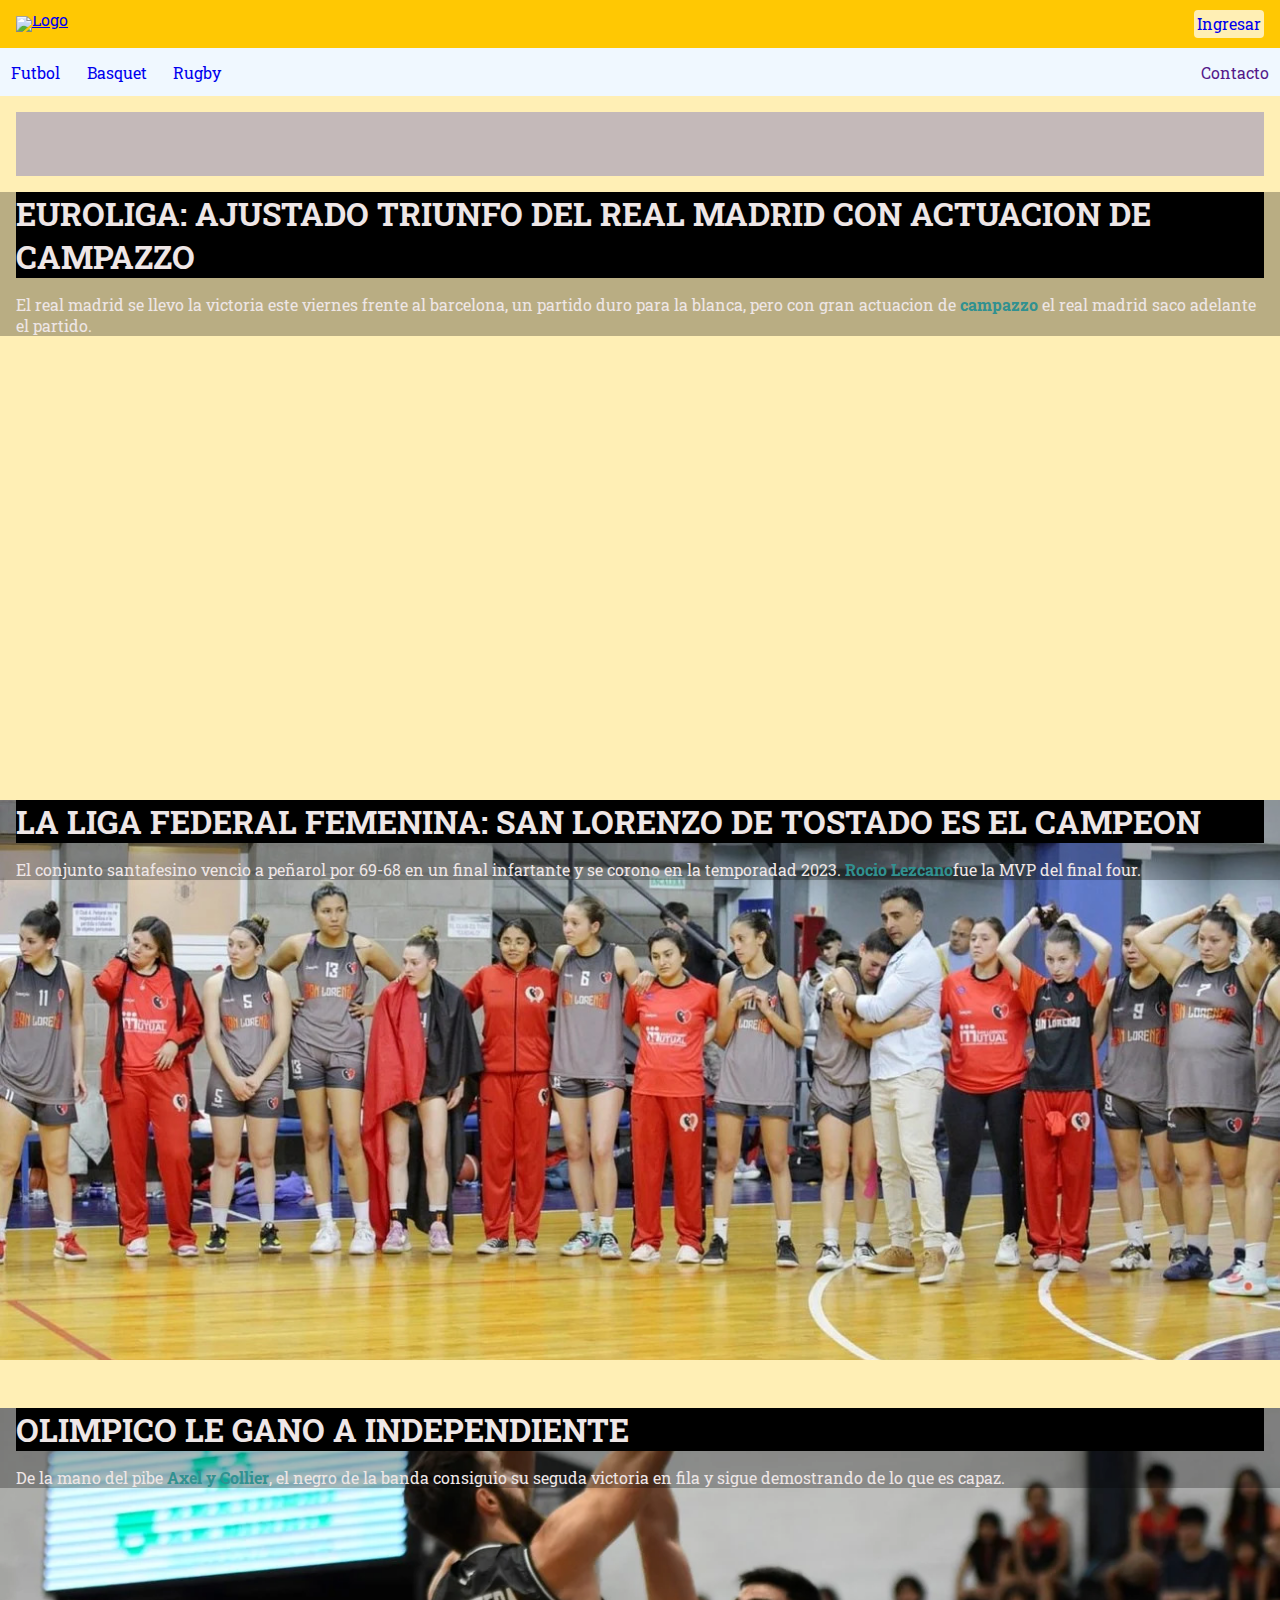
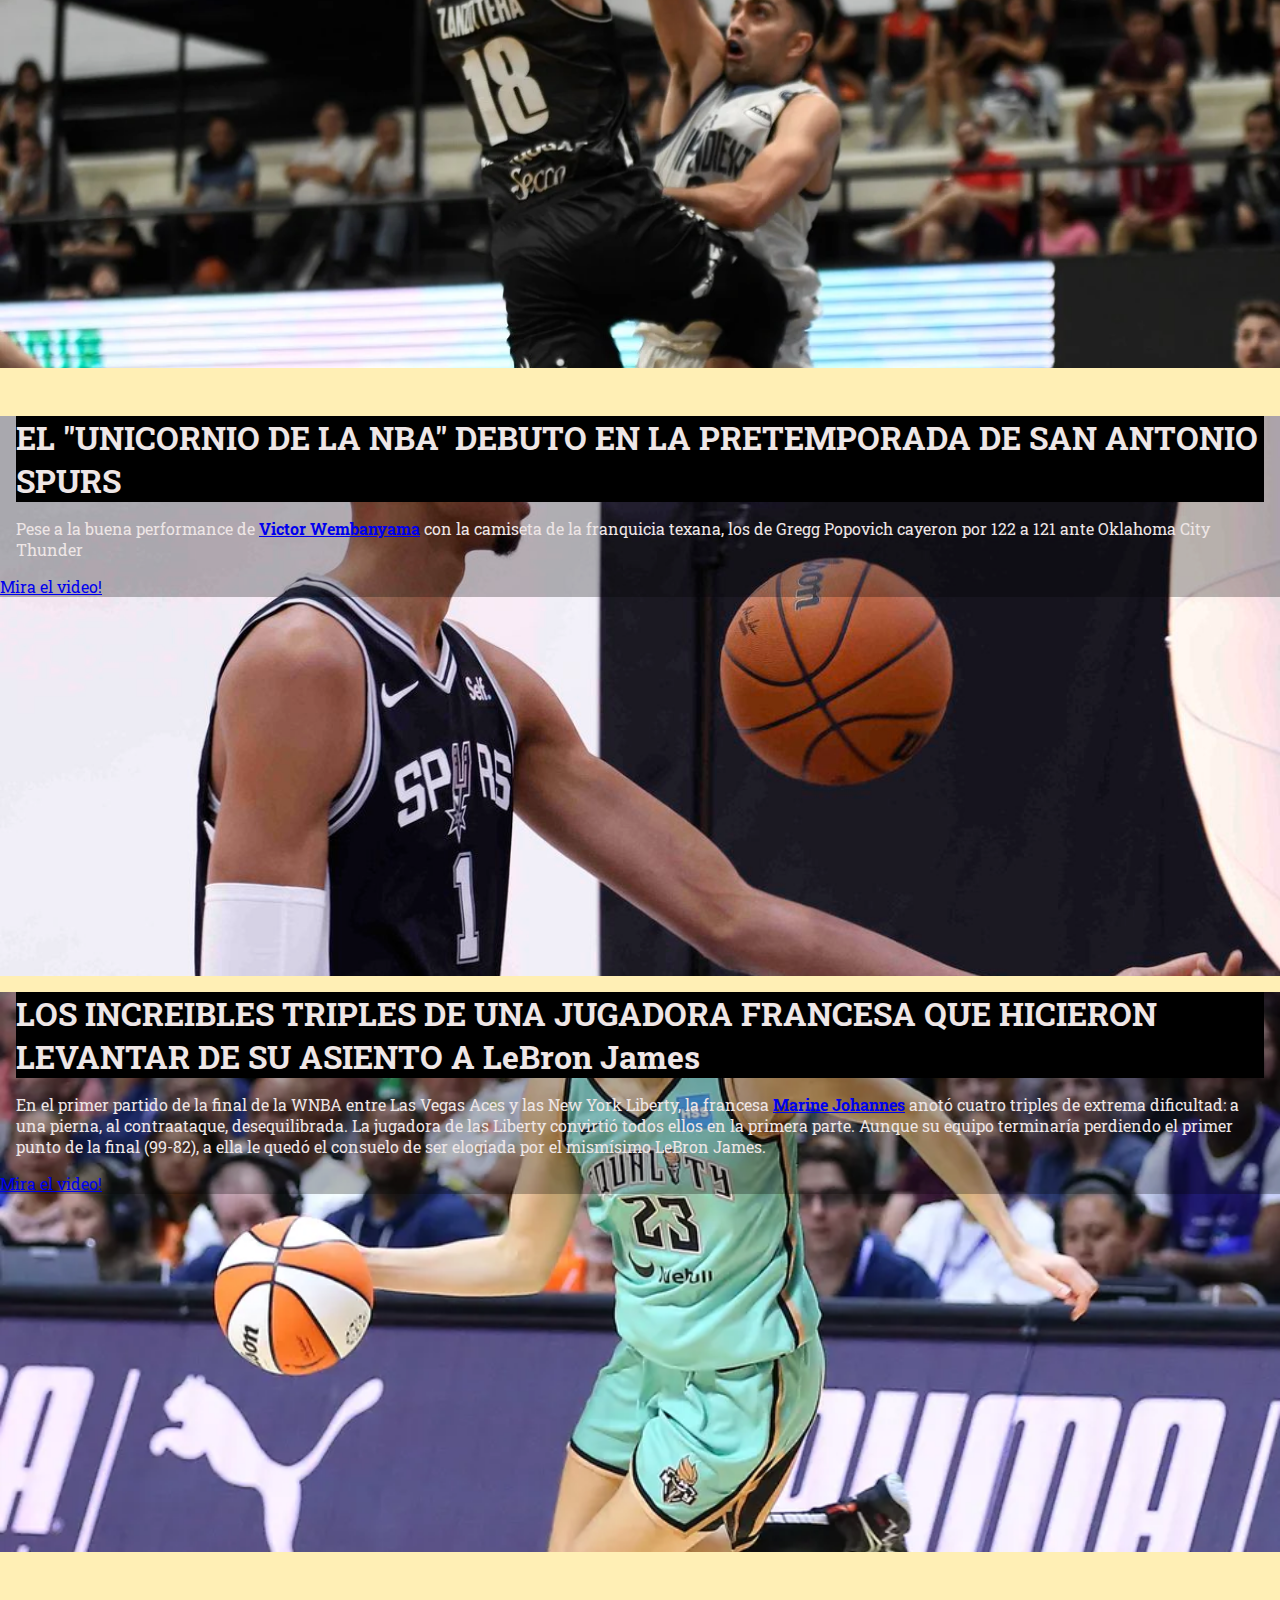
==== pages/basquet.html @ 0be1d27c "Merge pull request #1 from SanabriaJavier/main" ====
<!DOCTYPE html>
<html lang="en">
<head>
    <meta charset="UTF-8">
    <meta name="viewport" content="width=device-width, initial-scale=1.0">
    <title>SportCenterBasquet</title>
    <link rel="shortcut icon" href="../Images/favicon.ico" type="image/x-icon">
    <link rel="stylesheet" href="../styles/style.css">
</head>
<body>
    <header>
        <div class="cabecera">
            <div class="logo">
                <a href="../index.html" class="Logo"><img src="../Images/logo_deportes_nuevo-removebg-preview.png" alt="Logo"></a>
            </div>
            <div>
                <a href="pages/ingresar.html" class="ingresar">Ingresar</a>
            </div>
        </div>
        <div class="deportes">
            <div>
                <a href="../pages/futbol.html">Futbol</a>
                <a href="../pages/basquet.html">Basquet</a>
                <a href="../pages/rugby.html">Rugby</a>
                
                
            </div>
            <div>
                <a href="">Contacto</a>
            </div>
        </div>
    </header>
    <section id="publicidad" ></section>
    <section class="noticias_deportes">
              
        <div class="basquet_1">
            <div id="informacion">
                <h1 style="background-color: black;">EUROLIGA: AJUSTADO TRIUNFO DEL REAL MADRID CON ACTUACION DE CAMPAZZO</h1>
                <p>El real madrid se llevo la victoria este viernes frente al barcelona, un partido duro para la blanca, pero con gran actuacion de <b><span>campazzo</span></b> el real madrid saco adelante el partido.</p>
            </div>
        </div>
                
        <div class="basquet_2">
            <div id="informacion">
                <h1 style="background-color: black;">LA LIGA FEDERAL FEMENINA: SAN LORENZO DE TOSTADO ES EL CAMPEON</h1>
                <p>El conjunto santafesino vencio a peñarol por 69-68 en un final infartante y se corono en la temporadad 2023. <b><span>Rocio Lezcano</span></b>fue la MVP del final four.</p>
            </div>
        </div>
        
        <div class="basquet_3">
            <div id="informacion">
                <h1 style="background-color: black;">OLIMPICO LE GANO A INDEPENDIENTE</h1>
                <p>De la mano del pibe <b><span>Axel y Collier</span></b>, el negro de la banda consiguio su seguda victoria en fila y sigue demostrando de lo que es capaz.</p>
            </div>
        </div>

        <div class="basquet_NBA">
            <div id="informacion">
                <h1 style="background-color: black;">EL "UNICORNIO DE LA NBA" DEBUTO EN LA PRETEMPORADA DE SAN ANTONIO SPURS</h1>
                <p>Pese a la buena performance de <b><span><a href="https://es.wikipedia.org/wiki/Victor_Wembanyama">Victor Wembanyama</a></span></b> con la camiseta de la franquicia texana, los de Gregg Popovich cayeron por 122 a 121 ante Oklahoma City Thunder</p>
                <a href="https://cdn.jwplayer.com/previews/8DWtpiSG">Mira el video!</a>
            </div>
        </div>

        <div class="basquet_NBA2">
            <div id="informacion">
                <h1 style="background-color: black;">LOS INCREIBLES TRIPLES DE UNA JUGADORA FRANCESA QUE HICIERON LEVANTAR DE SU ASIENTO A LeBron James</h1>
                <p>En el primer partido de la final de la WNBA entre Las Vegas Aces y las New York Liberty, la francesa <b><span><a href="https://www.instagram.com/marinej5/">Marine Johannes</a></span></b> anotó cuatro triples de extrema dificultad: a una pierna, al contraataque, desequilibrada.
                La jugadora de las Liberty convirtió todos ellos en la primera parte. Aunque su equipo terminaría perdiendo el primer punto de la final (99-82), a ella le quedó el consuelo de ser elogiada por el mismísimo LeBron James.</p>
                <a href="https://www.youtube.com/watch?v=wFeo-I5Vy34">Mira el video!</a>
            </div>
        </div>
        
        
    </section>
    
</body>
</html>
---- styles/style.css ----
@import url('https://fonts.googleapis.com/css2?family=Mooli&family=Roboto+Slab&display=swap');


*{
    margin: 0;
    padding: 0;
}
body{
    font-family: 'Roboto Slab',Arial, Helvetica, sans-serif;
    background-color: #ffefb5 ;
}

/* HEADER */
.cabecera{
    display: flex;
    margin:0;
    background-color: #ffc803;
    width: 100%;
    height: 3rem;
    justify-content: space-between;
    align-items: center;
}
.logo{

    margin: 1rem;
    line-height: 0.5rem;
}
.logo img{
    width: 3rem;
}
.ingresar{
    margin: 1rem;
    background-color:#ffefb5 ;
    border-radius: 4px ;
    padding: 0.2rem;
    text-decoration: none;
}
.deportes{
    display: flex;
    background-color: aliceblue;
    height: 3rem;
    align-items: center;
    justify-content: space-between;
}
.deportes a{

    margin: 0.7rem;
    text-decoration: none;
}
/* SECTION */
.noticias_deportes{
    background-color:#ffefb5 ;
    
}
#publicidad{
    margin: 1rem;
    background-color: rgb(196, 185, 185);
    background-size: cover;
    
    height: 4rem;

}
.Futbol_1{
    background-image: url(../Images/boca\ libertadores.jpg);
    background-size: cover;
    background-position: center;
    background-repeat: no-repeat;
    height: 35rem;
    color: rgb(238, 230, 230);
    margin-bottom: 3rem;
}
#informacion{
    background-color: rgba(0, 0, 0, 0.274);
}
#informacion p,h1{
    margin: 1rem;
}
#informacion span{
    color: #319190;
}
.basquet_1{
    background-image: url(../Images/basquet\ 1.jpg);
    background-size: cover;
    background-position: center;
    background-repeat: no-repeat;
    height: 35rem;
    color: rgb(238, 230, 230);  
    margin-bottom: 3rem; 
}
.Rugby_1{
    background-image: url(../Images/lesion-rugby.jpg);
    background-size: cover;
    background-position: center;
    background-repeat: no-repeat;
    height: 35rem;
    color: rgb(238, 230, 230);
    margin-bottom: 3rem; 
}
.Futbol_2{
    background-image: url(../Images/messi\ titular.jpg);
    background-size: cover;
    background-position: center;
    background-repeat: no-repeat;
    height: 35rem;
    color: rgb(238, 230, 230);
    margin-bottom: 3rem;
}
.basquet_2{
    background-image: url(../Images/liga-femenina-basquet.jpg);
    background-size: cover;
    background-position: center;
    background-repeat: no-repeat;
    height: 35rem;
    color: rgb(238, 230, 230);  
    margin-bottom: 3rem; 
}
.Rugby_2{
    background-image: url(../Images/irlanda-rugby.jpg);
    background-size: cover;
    background-position: center;
    background-repeat: no-repeat;
    height: 35rem;
    color: rgb(238, 230, 230);
    margin-bottom: 3rem; 
}
.Futbol_3{
    background-image: url(../Images/velez\ .jpg);
    background-size: cover;
    background-position: center;
    background-repeat: no-repeat;
    height: 35rem;
    color: rgb(238, 230, 230);
    margin-bottom: 3rem;
}
.basquet_3{
    background-image: url(../Images/basquet\ 3.jpg);
    background-size: cover;
    background-position: center;
    background-repeat: no-repeat;
    height: 35rem;
    color: rgb(238, 230, 230);  
    margin-bottom: 3rem; 
}
.Rugby_3{
    background-image: url(../Images/australia\ rugby.jpg);
    background-size: cover;
    background-position: center;
    background-repeat: no-repeat;
    height: 35rem;
    color: rgb(238, 230, 230);
    margin-bottom: 3rem; 
}
.basquet_NBA{
    background-image: url(../Images/Basquet_NBA.jpg);
    background-size: cover;
    background-position: center;
    background-repeat: no-repeat;
    height: 35rem;
    color: rgb(238, 230, 230);  
    margin: auto; 
}
.basquet_NBA2{
    background-image: url(../Images/Basquet_NBA2.webp);
    background-size: cover;
    background-position: center;
    background-repeat: no-repeat;
    height: 35rem;
    color: rgb(238, 230, 230);  
    margin-bottom: 3rem;
    }
/* FOOTER */
footer{
background-color:rgb(38, 13, 13) ;   
}
.redes_sociales{
    display: flex;
    background-color: #ffc803;
    align-items: center;
}
footer img{
     width: 2.8rem;

}
.integrantes{
    color: #ffefb5;
    font-size: 10px;
    margin-top: 1rem;
}
.codo_a_codo{
    color: #ffefb5;
}
/* FUTBOL */
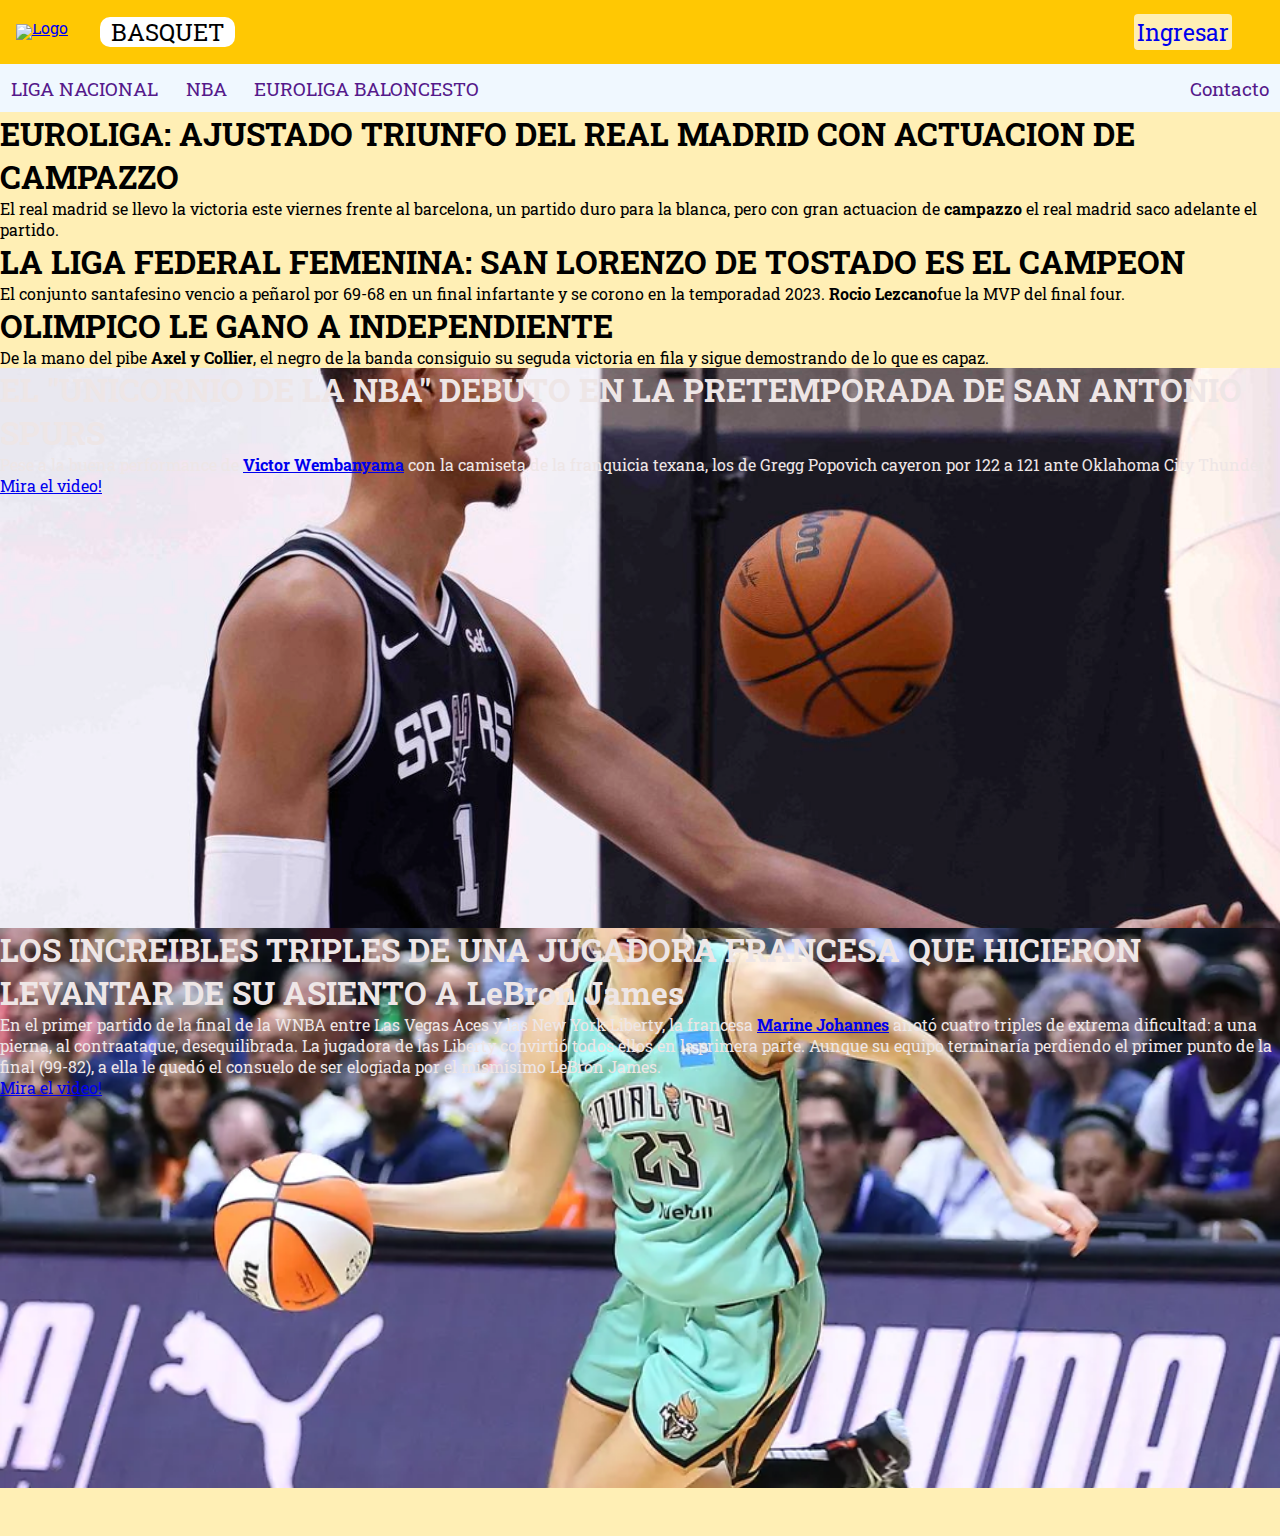
==== commit 91c0ac90: "creacion de nueva rama y actualizaciones de algunas cosas del css" ====
--- a/pages/basquet.html
+++ b/pages/basquet.html
@@ -12,6 +12,7 @@
         <div class="cabecera">
             <div class="logo">
                 <a href="../index.html" class="Logo"><img src="../Images/logo_deportes_nuevo-removebg-preview.png" alt="Logo"></a>
+                <p> BASQUET </p>
             </div>
             <div>
                 <a href="pages/ingresar.html" class="ingresar">Ingresar</a>
@@ -19,9 +20,9 @@
         </div>
         <div class="deportes">
             <div>
-                <a href="../pages/futbol.html">Futbol</a>
-                <a href="../pages/basquet.html">Basquet</a>
-                <a href="../pages/rugby.html">Rugby</a>
+                <a href="">LIGA NACIONAL</a>
+                <a href="">NBA</a>
+                <a href="">EUROLIGA BALONCESTO</a>
                 
                 
             </div>
@@ -35,28 +36,28 @@
               
         <div class="basquet_1">
             <div id="informacion">
-                <h1 style="background-color: black;">EUROLIGA: AJUSTADO TRIUNFO DEL REAL MADRID CON ACTUACION DE CAMPAZZO</h1>
+                <h1 >EUROLIGA: AJUSTADO TRIUNFO DEL REAL MADRID CON ACTUACION DE CAMPAZZO</h1>
                 <p>El real madrid se llevo la victoria este viernes frente al barcelona, un partido duro para la blanca, pero con gran actuacion de <b><span>campazzo</span></b> el real madrid saco adelante el partido.</p>
             </div>
         </div>
                 
         <div class="basquet_2">
             <div id="informacion">
-                <h1 style="background-color: black;">LA LIGA FEDERAL FEMENINA: SAN LORENZO DE TOSTADO ES EL CAMPEON</h1>
+                <h1 >LA LIGA FEDERAL FEMENINA: SAN LORENZO DE TOSTADO ES EL CAMPEON</h1>
                 <p>El conjunto santafesino vencio a peñarol por 69-68 en un final infartante y se corono en la temporadad 2023. <b><span>Rocio Lezcano</span></b>fue la MVP del final four.</p>
             </div>
         </div>
         
         <div class="basquet_3">
             <div id="informacion">
-                <h1 style="background-color: black;">OLIMPICO LE GANO A INDEPENDIENTE</h1>
+                <h1 >OLIMPICO LE GANO A INDEPENDIENTE</h1>
                 <p>De la mano del pibe <b><span>Axel y Collier</span></b>, el negro de la banda consiguio su seguda victoria en fila y sigue demostrando de lo que es capaz.</p>
             </div>
         </div>
 
         <div class="basquet_NBA">
             <div id="informacion">
-                <h1 style="background-color: black;">EL "UNICORNIO DE LA NBA" DEBUTO EN LA PRETEMPORADA DE SAN ANTONIO SPURS</h1>
+                <h1 >EL "UNICORNIO DE LA NBA" DEBUTO EN LA PRETEMPORADA DE SAN ANTONIO SPURS</h1>
                 <p>Pese a la buena performance de <b><span><a href="https://es.wikipedia.org/wiki/Victor_Wembanyama">Victor Wembanyama</a></span></b> con la camiseta de la franquicia texana, los de Gregg Popovich cayeron por 122 a 121 ante Oklahoma City Thunder</p>
                 <a href="https://cdn.jwplayer.com/previews/8DWtpiSG">Mira el video!</a>
             </div>
@@ -64,7 +65,7 @@
 
         <div class="basquet_NBA2">
             <div id="informacion">
-                <h1 style="background-color: black;">LOS INCREIBLES TRIPLES DE UNA JUGADORA FRANCESA QUE HICIERON LEVANTAR DE SU ASIENTO A LeBron James</h1>
+                <h1 >LOS INCREIBLES TRIPLES DE UNA JUGADORA FRANCESA QUE HICIERON LEVANTAR DE SU ASIENTO A LeBron James</h1>
                 <p>En el primer partido de la final de la WNBA entre Las Vegas Aces y las New York Liberty, la francesa <b><span><a href="https://www.instagram.com/marinej5/">Marine Johannes</a></span></b> anotó cuatro triples de extrema dificultad: a una pierna, al contraataque, desequilibrada.
                 La jugadora de las Liberty convirtió todos ellos en la primera parte. Aunque su equipo terminaría perdiendo el primer punto de la final (99-82), a ella le quedó el consuelo de ser elogiada por el mismísimo LeBron James.</p>
                 <a href="https://www.youtube.com/watch?v=wFeo-I5Vy34">Mira el video!</a>
--- a/styles/style.css
+++ b/styles/style.css
@@ -9,24 +9,126 @@
     font-family: 'Roboto Slab',Arial, Helvetica, sans-serif;
     background-color: #ffefb5 ;
 }
-
+.logo p{
+    font-size: 1.5rem;
+    background-color: white;
+    padding: 0.7rem;
+    border-radius: 10px;
+}
+/* FUTBOL */
+.Fut_1{
+    background-image: url(../Images/BOCABOCA.jpg);
+    background-size: cover;
+    background-position: center;
+    background-repeat: no-repeat;
+    height: 35rem;
+    color: rgb(238, 230, 230);
+    margin-bottom: 3rem;
+}
+.Fut_2{
+    background-image: url(../Images/racing.jpg);
+    background-size: cover;
+    background-position: center;
+    background-repeat: no-repeat;
+    height: 35rem;
+    color: rgb(238, 230, 230);  
+    margin-bottom: 3rem; 
+}
+.Fut_3{
+    background-image: url(../Images/seleccion.jpg);
+    background-size: cover;
+    background-position: center;
+    background-repeat: no-repeat;
+    height: 35rem;
+    color: rgb(238, 230, 230);
+    margin-bottom: 3rem; 
+}
+.Fut_4{
+    background-image: url(../Images/velez\ .jpg);
+    background-size: cover;
+    background-position: center;
+    background-repeat: no-repeat;
+    height: 35rem;
+    color: rgb(238, 230, 230);
+    margin-bottom: 3rem;
+}
+.Fut_5{
+    background-image: url(../Images/banfield.jpg);
+    background-size: cover;
+    background-position: center;
+    background-repeat: no-repeat;
+    height: 35rem;
+    color: rgb(238, 230, 230);  
+    margin-bottom: 3rem; 
+}
+.Fut_6{
+    background-image: url(../Images/Marcelo-Gallardo.jpg);
+    background-size: cover;
+    background-position: center;
+    background-repeat: no-repeat;
+    height: 35rem;
+    color: rgb(238, 230, 230);
+    margin-bottom: 3rem; 
+}
+.Fut_7{
+    background-image: url(../Images/carlos_alcaraz.jpg);
+    background-size: cover;
+    background-position: center;
+    background-repeat: no-repeat;
+    height: 35rem;
+    color: rgb(238, 230, 230);
+    margin-bottom: 3rem;
+} 
+/* BASQUET */
+.basquet_NBA{
+    background-image: url(../Images/Basquet_NBA.jpg);
+    background-size: cover;
+    background-position: center;
+    background-repeat: no-repeat;
+    height: 35rem; 
+    color: rgb(238, 230, 230);  
+    margin: auto; 
+}
+.basquet_NBA2{
+    background-image: url(../Images/Basquet_NBA2.webp);
+    background-size: cover;
+    background-position: center;
+    background-repeat: no-repeat;
+    height: 35rem;
+    color: rgb(238, 230, 230);  
+    margin-bottom: 3rem;
+ }
+
+
+@media only screen and (max-width: 890px ) {
 /* HEADER */
 .cabecera{
+     display: flex;
+     margin:0;
+     background-color: #ffc803;
+     width: 100%;
+     height: 3rem;
+     justify-content: space-between;
+     align-items: center;
+}
+.logo{
+
     display: flex;
-    margin:0;
-    background-color: #ffc803;
-    width: 100%;
-    height: 3rem;
+    margin: 1rem;
+    line-height: 0.5rem;
     justify-content: space-between;
     align-items: center;
-}
-.logo{
-
-    margin: 1rem;
-    line-height: 0.5rem;
+    gap: 2rem;
+}
+.logo p{
+     font-size: 1.5rem;
+     background-color: white;
+     padding: 0.7rem;
+     border-radius: 10px;
 }
 .logo img{
-    width: 3rem;
+    height:3rem;
+    width: auto;
 }
 .ingresar{
     margin: 1rem;
@@ -47,6 +149,8 @@
     margin: 0.7rem;
     text-decoration: none;
 }
+
+/* HEADER */
 /* SECTION */
 .noticias_deportes{
     background-color:#ffefb5 ;
@@ -54,21 +158,11 @@
 }
 #publicidad{
     margin: 1rem;
-    background-color: rgb(196, 185, 185);
-    background-size: cover;
-    
+    background-color: #f5e29f;
+    background-size: cover;   
     height: 4rem;
-
-}
-.Futbol_1{
-    background-image: url(../Images/boca\ libertadores.jpg);
-    background-size: cover;
-    background-position: center;
-    background-repeat: no-repeat;
-    height: 35rem;
-    color: rgb(238, 230, 230);
-    margin-bottom: 3rem;
-}
+}
+
 #informacion{
     background-color: rgba(0, 0, 0, 0.274);
 }
@@ -78,6 +172,16 @@
 #informacion span{
     color: #319190;
 }
+.futbol_1{
+    background-image: url(../Images/boca\ libertadores.jpg);
+    background-size: cover;
+    background-position: center;
+    background-repeat: no-repeat;
+    height: 35rem;
+    color: rgb(238, 230, 230);
+    margin-bottom: 3rem;
+    width: 100%;
+}
 .basquet_1{
     background-image: url(../Images/basquet\ 1.jpg);
     background-size: cover;
@@ -150,43 +254,77 @@
     color: rgb(238, 230, 230);
     margin-bottom: 3rem; 
 }
-.basquet_NBA{
-    background-image: url(../Images/Basquet_NBA.jpg);
-    background-size: cover;
-    background-position: center;
-    background-repeat: no-repeat;
-    height: 35rem;
-    color: rgb(238, 230, 230);  
-    margin: auto; 
-}
-.basquet_NBA2{
-    background-image: url(../Images/Basquet_NBA2.webp);
-    background-size: cover;
-    background-position: center;
-    background-repeat: no-repeat;
-    height: 35rem;
-    color: rgb(238, 230, 230);  
-    margin-bottom: 3rem;
-    }
+/* SECTION */
 /* FOOTER */
 footer{
-background-color:rgb(38, 13, 13) ;   
-}
-.redes_sociales{
-    display: flex;
-    background-color: #ffc803;
-    align-items: center;
-}
-footer img{
-     width: 2.8rem;
-
-}
-.integrantes{
-    color: #ffefb5;
-    font-size: 10px;
-    margin-top: 1rem;
-}
-.codo_a_codo{
-    color: #ffefb5;
-}
-/* FUTBOL */+    background-color:rgb(38, 13, 13) ;   
+    }
+    .redes_sociales{
+        display: flex;
+        background-color: #ffc803;
+        align-items: center;
+    }
+    footer img{
+         width: 2.8rem;
+    
+    }
+    .integrantes{
+        color: #ffefb5;
+        font-size: 10px;
+        margin-top: 1rem;
+    }
+    .codo_a_codo{
+        color: #ffefb5;
+    }
+    /* FOOTER */
+}
+@media only screen and (min-width: 890px ) {
+    /*HEADER*/
+    .cabecera{
+        display: flex;
+        margin:0;
+        background-color: #ffc803;
+        width: 100%;
+        height: 4rem;
+        justify-content: space-between;
+        align-items: center;
+   }
+   .logo{
+       display: flex;
+       margin: 1rem;
+       line-height: 0.5rem;
+       justify-content: space-between;
+       align-items: center;
+       gap: 2rem;
+   }
+   .logo img{
+       height:4rem;
+       width: auto;
+   }
+   .ingresar{
+       margin: 3rem;
+       background-color:#ffefb5 ;
+       border-radius: 4px ;
+       padding: 0.2rem;
+       text-decoration: none;
+       font-size: 144%;
+   }
+   .deportes{
+       display: flex;
+       background-color: aliceblue;
+       height: 3rem;
+       align-items: center;
+       justify-content: space-between;
+       font-size: 120%;
+   }
+   .deportes a{
+   
+       margin: 0.7rem;
+       text-decoration: none;
+   }
+   .contacto{
+    padding: 3.5rem;
+   }
+/*HEADER*/
+
+} /* TERMINACION DEL MEDIA QUERINN 890px */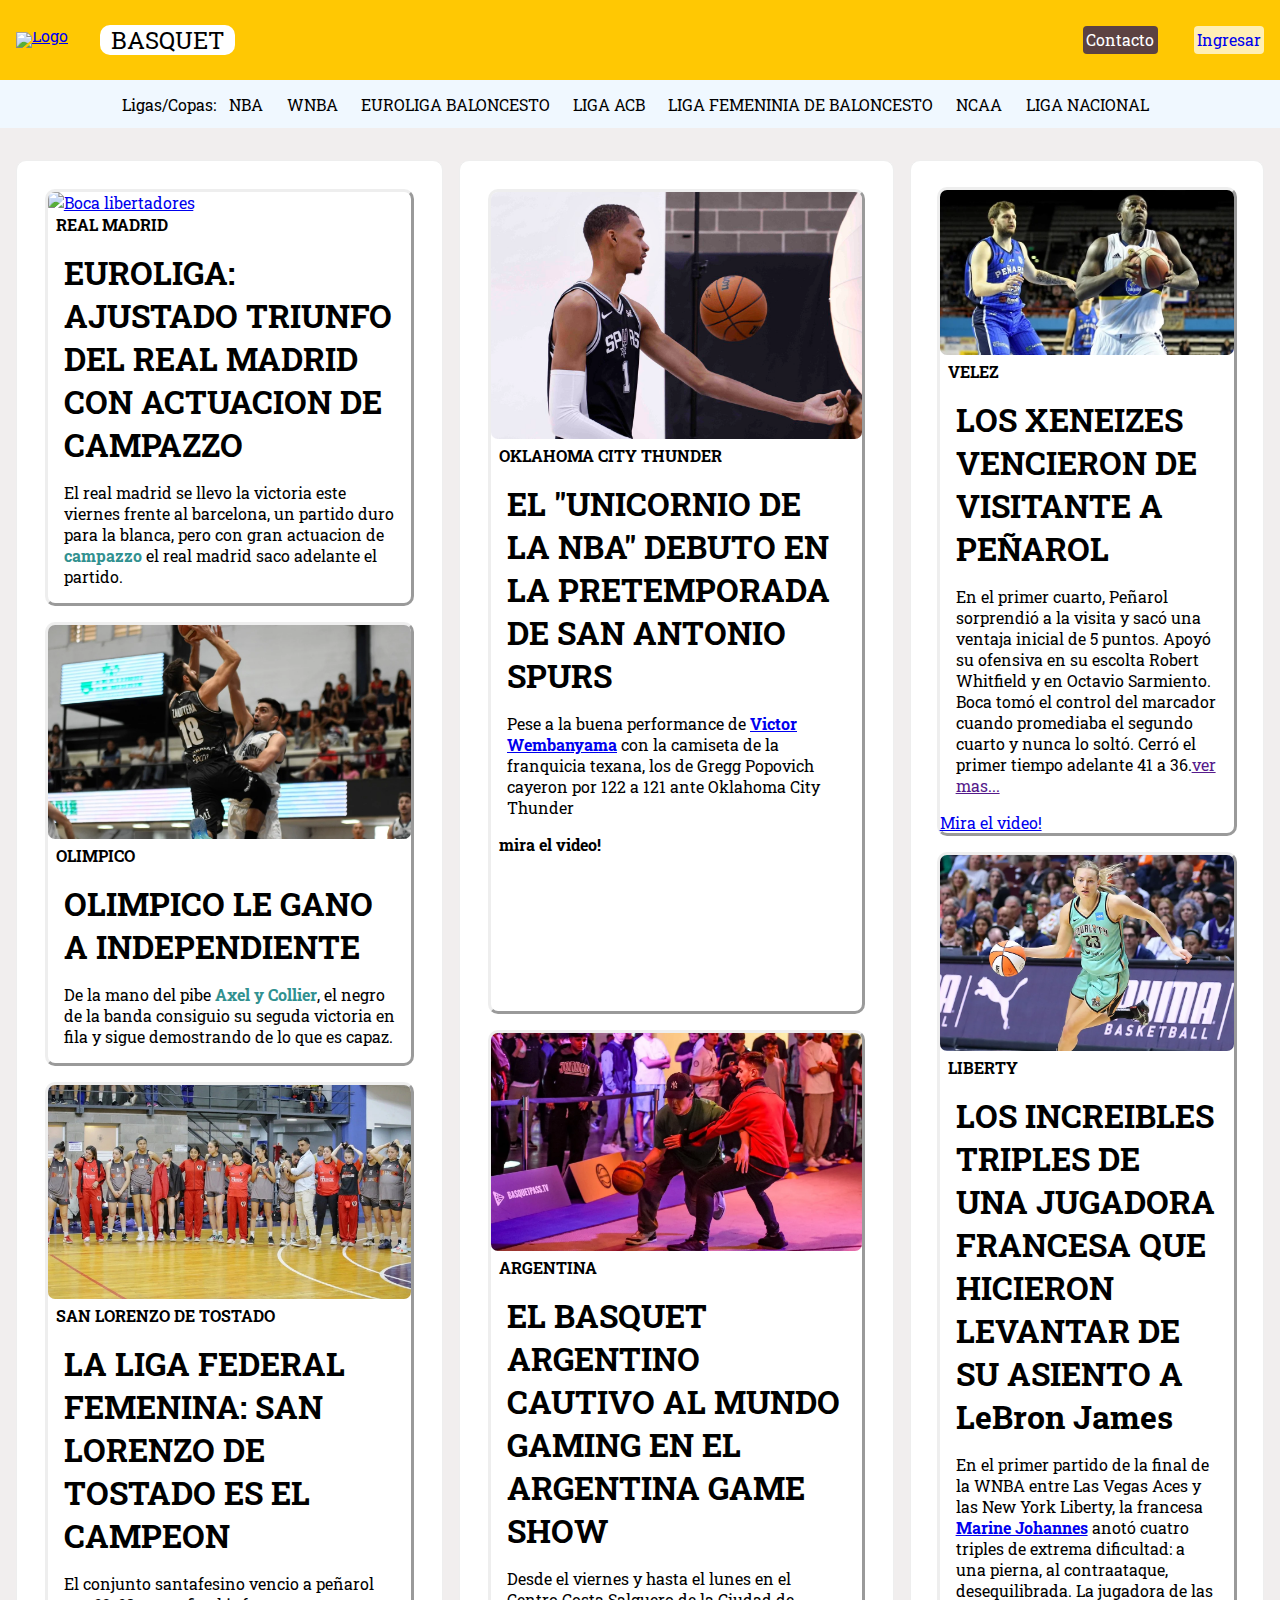
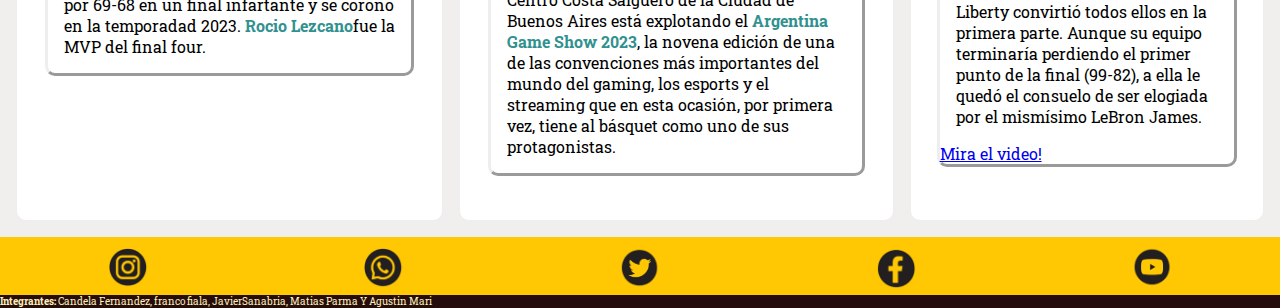
==== commit 649e0c36: "terminada pagina html basquet y futbol" ====
--- a/pages/basquet.html
+++ b/pages/basquet.html
@@ -1,5 +1,6 @@
 <!DOCTYPE html>
 <html lang="en">
+
 <head>
     <meta charset="UTF-8">
     <meta name="viewport" content="width=device-width, initial-scale=1.0">
@@ -7,73 +8,160 @@
     <link rel="shortcut icon" href="../Images/favicon.ico" type="image/x-icon">
     <link rel="stylesheet" href="../styles/style.css">
 </head>
+
 <body>
     <header>
-        <div class="cabecera">
-            <div class="logo">
-                <a href="../index.html" class="Logo"><img src="../Images/logo_deportes_nuevo-removebg-preview.png" alt="Logo"></a>
-                <p> BASQUET </p>
+        <header>
+            <div class="cabecera">
+                <div class="logo">
+                    <a href="../index.html" class="Logo"><img src="../Images/logo_deportes_nuevo-removebg-preview.png" alt="Logo"></a>
+                    <p>BASQUET</p>
+                </div>
+                <div>
+                    <a href="" id="contacto">Contacto</a>
+                    <a href="ingresar.html" class="ingresar">Ingresar</a>
+                    
+                </div>
             </div>
-            <div>
-                <a href="pages/ingresar.html" class="ingresar">Ingresar</a>
+            <div class="deportes">
+                <div class="menu">
+                    <p>Ligas/Copas:</p>
+                    <a href="">NBA</a>
+                    <a href="">WNBA</a>
+                    <a href="">EUROLIGA BALONCESTO</a>
+                    <a href="">LIGA ACB</a>
+                    <a href="">LIGA FEMENINIA DE BALONCESTO</a>
+                    <a href="">NCAA</a>
+                    <a href="">LIGA NACIONAL</a>
+                </div>
+            </div>
+    </header>    
+    <section class="noticias_deportes">
+        <div class="contenedor1">
+            <div class="ContenedorFutbol">
+                <div class="futbol_1">
+                    <div class="Imagenes">
+                        <a href="pages/futbol.html">
+                            <img src="../Images/basquet 1.jpg" alt="Boca libertadores">
+                        </a>
+                    </div>
+                    <div class="nombre_noticia">
+                        <p>REAL MADRID</p>
+                    </div>
+                    <div id="informacion">
+                        <h1>EUROLIGA: AJUSTADO TRIUNFO DEL REAL MADRID CON ACTUACION DE CAMPAZZO</h1>
+                        <p>El real madrid se llevo la victoria este viernes frente al barcelona, un partido duro para la blanca, pero con gran actuacion de <b><span>campazzo</span></b> el real madrid saco adelante el partido.</p>
+                    </div>
+                </div>
+                <div class="futbol_1">
+                    <div class="Imagenes">
+                        <a href="pages/futbol.html">
+                            <img src="../Images/basquet 3.jpg" alt="messi">
+                        </a>
+                    </div>
+                    <div class="nombre_noticia">
+                        <p>OLIMPICO</p>
+                    </div>
+                    <div id="informacion">
+                        <h1>OLIMPICO LE GANO A INDEPENDIENTE</h1>
+                        <p>De la mano del pibe <b><span>Axel y Collier</span></b>, el negro de la banda consiguio su seguda victoria en fila y sigue demostrando de lo que es capaz. </p>
+                    </div>
+                </div>
+                <div class="futbol_1">
+                    <div class="Imagenes">
+                        <a href="pages/futbol.html">
+                            <img src="../Images/liga-femenina-basquet.jpg" alt="velez gano">
+                        </a>
+                    </div>
+                    <div class="nombre_noticia">
+                        <p>SAN LORENZO DE TOSTADO</p>
+                    </div>
+                    <div id="informacion">
+                        <h1>LA LIGA FEDERAL FEMENINA: SAN LORENZO DE TOSTADO ES EL CAMPEON</h1>
+                        <p>El conjunto santafesino vencio a peñarol por 69-68 en un final infartante y se corono en la temporadad 2023. <b><span>Rocio Lezcano</span></b>fue la MVP del final four. </p>
+                    </div>
+                </div>
             </div>
         </div>
-        <div class="deportes">
-            <div>
-                <a href="">LIGA NACIONAL</a>
-                <a href="">NBA</a>
-                <a href="">EUROLIGA BALONCESTO</a>
-                
-                
+        <div class="contenedor2">
+               <div class="ContenedorBasquet">
+                <div class="futbol_1">
+                    <div class="Imagenes">
+                         <a href="pages/basquet.html"><img src="../Images/img_basquet/boca basquet.webp" alt="euroliga"></a>
+                    </div>
+                    <div class="nombre_noticia">
+                        <p>VELEZ</p>
+                    </div>
+                    <div id="informacion">
+                        <h1 >LOS XENEIZES VENCIERON DE VISITANTE A PEÑAROL</h1>
+                        <p>En el primer cuarto, Peñarol sorprendió a la visita y sacó una ventaja inicial de 5 puntos. Apoyó su ofensiva en su escolta Robert Whitfield y en Octavio Sarmiento. Boca tomó el control del marcador cuando promediaba el segundo cuarto y nunca lo soltó. Cerró el primer tiempo adelante 41 a 36.<a href="">ver mas...</a></p>
+                        <a href="https://cdn.jwplayer.com/previews/8DWtpiSG">Mira el video!</a>
+                    </div>
+                </div>
+                 <div class="futbol_1">
+                    <div class="Imagenes">
+                        <a href="pages/rugby.html"><img src="../Images/Basquet_NBA2.webp"
+                                    alt="lesion figura rugby"></a>
+                    </div>
+                    <div class="nombre_noticia">
+                         <p>LIBERTY</p>
+                     </div>
+                     <div id="informacion">
+                          <h1 >LOS INCREIBLES TRIPLES DE UNA JUGADORA FRANCESA QUE HICIERON LEVANTAR DE SU ASIENTO A LeBron James</h1>
+                          <p>En el primer partido de la final de la WNBA entre Las Vegas Aces y las New York Liberty, la francesa <b><span><a href="https://www.instagram.com/marinej5/">Marine Johannes</a></span></b> anotó cuatro triples de extrema dificultad: a una pierna, al contraataque, desequilibrada.
+                          La jugadora de las Liberty convirtió todos ellos en la primera parte. Aunque su equipo terminaría perdiendo el primer punto de la final (99-82), a ella le quedó el consuelo de ser elogiada por el mismísimo LeBron James.</p>
+                          <a href="https://www.youtube.com/watch?v=wFeo-I5Vy34">Mira el video!</a>
+                      </div>
+                     </div>
+                 </div>
+             </div>
+         </div>
+         <div class="contenedor3">
+            <div class="ContenedorRugby">
+                  <div class="futbol_1">
+                       <div class="Imagenes">
+                          <a href="pages/basquet.html"><img src="../Images/Basquet_NBA.jpg"
+                                    alt="liga femenina"></a>
+                        </div>
+                    <div class="nombre_noticia">
+                        <p>OKLAHOMA CITY THUNDER</p>
+                    </div>
+                    <div id="informacion">
+                         <h1 >EL "UNICORNIO DE LA NBA" DEBUTO EN LA PRETEMPORADA DE SAN ANTONIO SPURS</h1>
+                         <p>Pese a la buena performance de <b><span><a href="https://es.wikipedia.org/wiki/Victor_Wembanyama">Victor Wembanyama</a></span></b> con la camiseta de la franquicia texana, los de Gregg Popovich cayeron por 122 a 121 ante Oklahoma City Thunder</p>
+                     </div>
+                     <div class="nombre_noticia">
+                         <p>mira el video!</p>
+                     </div>
+                     <iframe width="100%" height="auto" src="https://www.espn.com.ar/core/video/iframe?id=12286060&endcard=false" allowfullscreen frameborder="0"></iframe>
+                </div>
+                <div class="futbol_1">
+                    <div class="Imagenes">
+                       <a href="pages/basquet.html"><img src="../Images/img_basquet/ags basquet.webp"
+                                 alt="liga femenina"></a>
+                     </div>
+                 <div class="nombre_noticia">
+                     <p>ARGENTINA</p>
+                 </div>
+                 <div id="informacion">
+                      <h1 >EL BASQUET ARGENTINO CAUTIVO AL MUNDO GAMING EN EL ARGENTINA GAME SHOW</h1>
+                      <p>Desde el viernes y hasta el lunes en el Centro Costa Salguero de la Ciudad de Buenos Aires está explotando el <span><b>Argentina Game Show 2023</b></span>, la novena edición de una de las convenciones más importantes del mundo del gaming, los esports y el streaming que en esta ocasión, por primera vez, tiene al básquet como uno de sus protagonistas.</p>
+                  </div>
             </div>
-            <div>
-                <a href="">Contacto</a>
-            </div>
-        </div>
-    </header>
-    <section id="publicidad" ></section>
-    <section class="noticias_deportes">
-              
-        <div class="basquet_1">
-            <div id="informacion">
-                <h1 >EUROLIGA: AJUSTADO TRIUNFO DEL REAL MADRID CON ACTUACION DE CAMPAZZO</h1>
-                <p>El real madrid se llevo la victoria este viernes frente al barcelona, un partido duro para la blanca, pero con gran actuacion de <b><span>campazzo</span></b> el real madrid saco adelante el partido.</p>
-            </div>
-        </div>
-                
-        <div class="basquet_2">
-            <div id="informacion">
-                <h1 >LA LIGA FEDERAL FEMENINA: SAN LORENZO DE TOSTADO ES EL CAMPEON</h1>
-                <p>El conjunto santafesino vencio a peñarol por 69-68 en un final infartante y se corono en la temporadad 2023. <b><span>Rocio Lezcano</span></b>fue la MVP del final four.</p>
-            </div>
-        </div>
-        
-        <div class="basquet_3">
-            <div id="informacion">
-                <h1 >OLIMPICO LE GANO A INDEPENDIENTE</h1>
-                <p>De la mano del pibe <b><span>Axel y Collier</span></b>, el negro de la banda consiguio su seguda victoria en fila y sigue demostrando de lo que es capaz.</p>
-            </div>
-        </div>
+         </div>
+    </section>
+    <footer>
+        <div class="redes_sociales">
+              <a href=""><img src="../Images/instagram-removebg-preview.png" alt="Instagram"></a>
+             <a href=""><img src="../Images/wpp-removebg-preview.png" alt="WhatsApp"></a>
+             <a href=""><img src="../Images/twitter-removebg-preview.png" alt="Twitter"></a>
+             <a href=""><img src="../Images/facebook-removebg-preview (1).png" alt="Facebook"></a>
+             <a href=""><img src="../Images/youtube-removebg-preview.png" alt="Youtube"></a>
+         </div>
+         <div class="integrantes">
+             <p><b>Integrantes:</b> Candela Fernandez, franco fiala, JavierSanabria, Matias Parma Y Agustin Mari</p>
+         </div>
+    </footer>
+</body>
 
-        <div class="basquet_NBA">
-            <div id="informacion">
-                <h1 >EL "UNICORNIO DE LA NBA" DEBUTO EN LA PRETEMPORADA DE SAN ANTONIO SPURS</h1>
-                <p>Pese a la buena performance de <b><span><a href="https://es.wikipedia.org/wiki/Victor_Wembanyama">Victor Wembanyama</a></span></b> con la camiseta de la franquicia texana, los de Gregg Popovich cayeron por 122 a 121 ante Oklahoma City Thunder</p>
-                <a href="https://cdn.jwplayer.com/previews/8DWtpiSG">Mira el video!</a>
-            </div>
-        </div>
-
-        <div class="basquet_NBA2">
-            <div id="informacion">
-                <h1 >LOS INCREIBLES TRIPLES DE UNA JUGADORA FRANCESA QUE HICIERON LEVANTAR DE SU ASIENTO A LeBron James</h1>
-                <p>En el primer partido de la final de la WNBA entre Las Vegas Aces y las New York Liberty, la francesa <b><span><a href="https://www.instagram.com/marinej5/">Marine Johannes</a></span></b> anotó cuatro triples de extrema dificultad: a una pierna, al contraataque, desequilibrada.
-                La jugadora de las Liberty convirtió todos ellos en la primera parte. Aunque su equipo terminaría perdiendo el primer punto de la final (99-82), a ella le quedó el consuelo de ser elogiada por el mismísimo LeBron James.</p>
-                <a href="https://www.youtube.com/watch?v=wFeo-I5Vy34">Mira el video!</a>
-            </div>
-        </div>
-        
-        
-    </section>
-    
-</body>
 </html>--- a/styles/style.css
+++ b/styles/style.css
@@ -1,5 +1,4 @@
  @import url('https://fonts.googleapis.com/css2?family=Mooli&family=Roboto+Slab&display=swap');
-
 
 *{
     margin: 0;
@@ -7,7 +6,7 @@
 }
 body{
     font-family: 'Roboto Slab',Arial, Helvetica, sans-serif;
-    background-color: #ffefb5 ;
+    background-color: #f1eeee;
 }
 .logo p{
     font-size: 1.5rem;
@@ -15,92 +14,26 @@
     padding: 0.7rem;
     border-radius: 10px;
 }
-/* FUTBOL */
-.Fut_1{
-    background-image: url(../Images/BOCABOCA.jpg);
-    background-size: cover;
-    background-position: center;
-    background-repeat: no-repeat;
-    height: 35rem;
-    color: rgb(238, 230, 230);
-    margin-bottom: 3rem;
-}
-.Fut_2{
-    background-image: url(../Images/racing.jpg);
-    background-size: cover;
-    background-position: center;
-    background-repeat: no-repeat;
-    height: 35rem;
-    color: rgb(238, 230, 230);  
-    margin-bottom: 3rem; 
-}
-.Fut_3{
-    background-image: url(../Images/seleccion.jpg);
-    background-size: cover;
-    background-position: center;
-    background-repeat: no-repeat;
-    height: 35rem;
-    color: rgb(238, 230, 230);
-    margin-bottom: 3rem; 
-}
-.Fut_4{
-    background-image: url(../Images/velez\ .jpg);
-    background-size: cover;
-    background-position: center;
-    background-repeat: no-repeat;
-    height: 35rem;
-    color: rgb(238, 230, 230);
-    margin-bottom: 3rem;
-}
-.Fut_5{
-    background-image: url(../Images/banfield.jpg);
-    background-size: cover;
-    background-position: center;
-    background-repeat: no-repeat;
-    height: 35rem;
-    color: rgb(238, 230, 230);  
-    margin-bottom: 3rem; 
-}
-.Fut_6{
-    background-image: url(../Images/Marcelo-Gallardo.jpg);
-    background-size: cover;
-    background-position: center;
-    background-repeat: no-repeat;
-    height: 35rem;
-    color: rgb(238, 230, 230);
-    margin-bottom: 3rem; 
-}
-.Fut_7{
-    background-image: url(../Images/carlos_alcaraz.jpg);
-    background-size: cover;
-    background-position: center;
-    background-repeat: no-repeat;
-    height: 35rem;
-    color: rgb(238, 230, 230);
-    margin-bottom: 3rem;
-} 
-/* BASQUET */
-.basquet_NBA{
-    background-image: url(../Images/Basquet_NBA.jpg);
-    background-size: cover;
-    background-position: center;
-    background-repeat: no-repeat;
-    height: 35rem; 
-    color: rgb(238, 230, 230);  
-    margin: auto; 
-}
-.basquet_NBA2{
-    background-image: url(../Images/Basquet_NBA2.webp);
-    background-size: cover;
-    background-position: center;
-    background-repeat: no-repeat;
-    height: 35rem;
-    color: rgb(238, 230, 230);  
-    margin-bottom: 3rem;
- }
-
-
-@media only screen and (max-width: 890px ) {
+#informacion p,h1{
+    margin: 1rem;
+}
+#informacion span{
+    color: #319190;
+}
+.noticias_deportes{
+    margin-top: 2rem;
+    background-color:#f1eeee ;
+    
+}
+.nombre_noticia p{
+    margin: 0.1rem 0 0.1rem 0.5rem;
+    font-weight: bold;
+}
+.Imagenes a img{
+    border-radius: 7px;
+
+}
+@media only screen and (max-width: 570px ) {
 /* HEADER */
 .cabecera{
      display: flex;
@@ -112,7 +45,6 @@
      align-items: center;
 }
 .logo{
-
     display: flex;
     margin: 1rem;
     line-height: 0.5rem;
@@ -130,130 +62,172 @@
     height:3rem;
     width: auto;
 }
-.ingresar{
+.ingresar , #contacto{
     margin: 1rem;
     background-color:#ffefb5 ;
     border-radius: 4px ;
     padding: 0.2rem;
     text-decoration: none;
 }
-.deportes{
+
+.deportes{  
     display: flex;
     background-color: aliceblue;
     height: 3rem;
     align-items: center;
-    justify-content: space-between;
-}
-.deportes a{
-
-    margin: 0.7rem;
+    overflow: scroll;
+}
+.menu{
+    white-space: nowrap;
+   
+}
+.menu a{
+    display: inline-block;
+    margin: 0.6rem;
     text-decoration: none;
-}
-
+    
+    padding: 1%;
+    
+}
+.menu a:visited, .menu a:link{
+color: black;
+
+}
+.menu p{
+    display: inline;
+}
+#contacto{
+    color: white;
+    background-color: rgb(92, 66, 66);
+}
 /* HEADER */
 /* SECTION */
+
 .noticias_deportes{
-    background-color:#ffefb5 ;
+    display: flex;
+    width: 100%;
+    height: auto;
+    justify-content: space-between;
+    flex-wrap: wrap; 
+}
+.contenedor1{
+    display: flex;
+    background-color: white;
+    margin: 0% 3% 3% 3%;
+    align-items: center;
+    border-radius: 10px;
+    border-width: 1px;
+    border-style: ridge;
+   
+}
+.contenedor2{
+    display: flex;
+    background-color: white;
+    margin: 0% 3% 3% 3%;
+    align-items: center;
+    border-radius: 10px;
+    border-width: 1px;
+    border-style: ridge;
+}
+.contenedor3{
+    display: flex;
+    background-color: white;
+    margin: 0% 3% 3% 3%;
+    align-items: center;
+    border-radius: 10px;
+    border-width: 1px;
+    border-style: ridge;
+}
+.ContenedorFutbol{
+    background-color: white;
+    width: 100%;
+    height: auto;
+    margin: 3%;
+    border-radius: 10px;
     
 }
-#publicidad{
-    margin: 1rem;
-    background-color: #f5e29f;
-    background-size: cover;   
-    height: 4rem;
-}
-
-#informacion{
-    background-color: rgba(0, 0, 0, 0.274);
-}
-#informacion p,h1{
-    margin: 1rem;
-}
-#informacion span{
-    color: #319190;
+.ContenedorBasquet{
+    background-color: white;
+    width: 100%;
+    height: auto;
+    margin: 3%;
+    border-radius: 10px;
+   
+}
+.ContenedorRugby{
+    background-color: white;
+    width: 100%;
+    height: auto;
+    margin: 3%;
+    border-radius: 10px;   
+}
+.ContenedorFutbol div a img{
+    width: 100%;
+    height: auto;
+}
+.ContenedorBasquet div a img{
+    width: 100%;
+    height: auto;
+}
+.ContenedorRugby div a img{
+    width: 100%;
+    height: auto;
 }
 .futbol_1{
-    background-image: url(../Images/boca\ libertadores.jpg);
-    background-size: cover;
-    background-position: center;
-    background-repeat: no-repeat;
-    height: 35rem;
-    color: rgb(238, 230, 230);
-    margin-bottom: 3rem;
-    width: 100%;
+    border-radius: 10px;
+    border-style: outset;
+    border-width: 3px;
+    margin-bottom: 1rem;
+}
+.futbol_2{
+    border-radius: 10px;
+    border-style: outset;
+    border-width: 3px;
+    margin-bottom: 1rem;
+}
+.futbol_3{
+    border-radius: 10px;
+    border-style: outset;
+    border-width: 3px;
+    margin-bottom: 1rem;
 }
 .basquet_1{
-    background-image: url(../Images/basquet\ 1.jpg);
-    background-size: cover;
-    background-position: center;
-    background-repeat: no-repeat;
-    height: 35rem;
-    color: rgb(238, 230, 230);  
-    margin-bottom: 3rem; 
-}
-.Rugby_1{
-    background-image: url(../Images/lesion-rugby.jpg);
-    background-size: cover;
-    background-position: center;
-    background-repeat: no-repeat;
-    height: 35rem;
-    color: rgb(238, 230, 230);
-    margin-bottom: 3rem; 
-}
-.Futbol_2{
-    background-image: url(../Images/messi\ titular.jpg);
-    background-size: cover;
-    background-position: center;
-    background-repeat: no-repeat;
-    height: 35rem;
-    color: rgb(238, 230, 230);
-    margin-bottom: 3rem;
+    border-radius: 10px;
+    border-style: outset;
+    border-width: 3px;
+    margin-bottom: 1rem;
 }
 .basquet_2{
-    background-image: url(../Images/liga-femenina-basquet.jpg);
-    background-size: cover;
-    background-position: center;
-    background-repeat: no-repeat;
-    height: 35rem;
-    color: rgb(238, 230, 230);  
-    margin-bottom: 3rem; 
-}
-.Rugby_2{
-    background-image: url(../Images/irlanda-rugby.jpg);
-    background-size: cover;
-    background-position: center;
-    background-repeat: no-repeat;
-    height: 35rem;
-    color: rgb(238, 230, 230);
-    margin-bottom: 3rem; 
-}
-.Futbol_3{
-    background-image: url(../Images/velez\ .jpg);
-    background-size: cover;
-    background-position: center;
-    background-repeat: no-repeat;
-    height: 35rem;
-    color: rgb(238, 230, 230);
-    margin-bottom: 3rem;
+    border-radius: 10px;
+    border-style: outset;
+    border-width: 3px;
+    margin-bottom: 1rem;
 }
 .basquet_3{
-    background-image: url(../Images/basquet\ 3.jpg);
-    background-size: cover;
-    background-position: center;
-    background-repeat: no-repeat;
-    height: 35rem;
-    color: rgb(238, 230, 230);  
-    margin-bottom: 3rem; 
-}
-.Rugby_3{
-    background-image: url(../Images/australia\ rugby.jpg);
-    background-size: cover;
-    background-position: center;
-    background-repeat: no-repeat;
-    height: 35rem;
-    color: rgb(238, 230, 230);
-    margin-bottom: 3rem; 
-}
+    border-radius: 10px;
+    border-style: outset;
+    border-width: 3px;
+    margin-bottom: 1rem;
+}
+.rugby_1{
+    border-radius: 10px;
+    border-style: outset;
+    border-width: 3px;
+    margin-bottom: 1rem;
+}
+.rugby_2{
+    border-radius: 10px;
+    border-style: outset;
+    border-width: 3px;
+    margin-bottom: 1rem;
+}
+.rugby_3{
+    border-radius: 10px;
+    border-style: outset;
+    border-width: 3px;
+    margin-bottom: 1rem;
+}
+
 /* SECTION */
 /* FOOTER */
 footer{
@@ -262,23 +236,20 @@
     .redes_sociales{
         display: flex;
         background-color: #ffc803;
-        align-items: center;
+        align-items: center center;
+        justify-content: space-around;
     }
     footer img{
-         width: 2.8rem;
-    
+         width: 2.8rem; 
+         margin-top: 20%;
     }
     .integrantes{
         color: #ffefb5;
         font-size: 10px;
-        margin-top: 1rem;
-    }
-    .codo_a_codo{
-        color: #ffefb5;
     }
     /* FOOTER */
-}
-@media only screen and (min-width: 890px ) {
+} /* TERMINADO */
+@media (min-width: 571px ) and (max-width: 1045px ) {
     /*HEADER*/
     .cabecera{
         display: flex;
@@ -301,30 +272,400 @@
        height:4rem;
        width: auto;
    }
-   .ingresar{
-       margin: 3rem;
-       background-color:#ffefb5 ;
-       border-radius: 4px ;
-       padding: 0.2rem;
-       text-decoration: none;
-       font-size: 144%;
-   }
+   .ingresar , #contacto{
+        margin: 1rem;
+        background-color:#ffefb5 ;
+        border-radius: 4px ;
+        padding: 0.2rem;
+        text-decoration: none;
+    }
    .deportes{
        display: flex;
        background-color: aliceblue;
        height: 3rem;
        align-items: center;
-       justify-content: space-between;
        font-size: 120%;
+       overflow: scroll;
    }
-   .deportes a{
+   .menu a {
+        display: inline-block;
+        margin: 0.6rem;
+        text-decoration: none;
+        padding: 1%; 
+}
+.menu a:visited, .menu a:link{
+    color: black;
+    
+    }
+.menu p{
+    display: inline;
+}
+.menu{
+    white-space: nowrap;
    
-       margin: 0.7rem;
-       text-decoration: none;
-   }
-   .contacto{
-    padding: 3.5rem;
-   }
+}
+#contacto{
+    color: white;
+    background-color: rgb(92, 66, 66);
+}
 /*HEADER*/
-
-} /* TERMINACION DEL MEDIA QUERINN 890px */+/*SECTION*/
+
+.noticias_deportes{
+    display: grid;
+    grid-template-areas:
+    'futbol rugby' 
+    'futbol rugby'
+    'basquet basquet';
+    gap: 1rem;
+    padding-top: 0!important;
+    padding: 1rem;
+
+}
+.ContenedorFutbol{
+    background-color: white;
+    width: 100%;
+    height: auto;
+    margin: 3%;
+    border-radius: 10px;
+}
+.ContenedorBasquet{
+    background-color: white;
+    width: 100%;
+    height: auto;
+    margin: 3%;
+    border-radius: 10px;
+}
+.ContenedorRugby{
+    background-color: white;
+    width: 100%;
+    height: auto;
+    margin: 3%;
+    border-radius: 10px;
+}
+.contenedor1{
+    display: flex;
+    grid-area: futbol;
+    background-color: white;
+    padding: 1rem;
+    border-radius: 10px;
+    border-width: 1px;
+    border-style: ridge;
+}
+.contenedor2{
+    display: flex;
+    background-color: white;
+    grid-area: basquet;
+    padding: 1rem;
+    border-radius: 10px;
+    border-width: 1px;
+    border-style: ridge;
+}
+.contenedor3{
+    display: flex;
+    background-color: white;
+    grid-area: rugby;
+    padding: 1rem;
+    border-radius: 10px;
+    border-width: 1px;
+    border-style: ridge;
+}
+.ContenedorFutbol div a img{
+    width: 100%;
+    height: auto;
+}
+.ContenedorBasquet div a img{
+    width: 100%;
+    height: auto;
+}
+.ContenedorRugby div a img{
+    width: 100%;
+    height: auto;
+}
+.futbol_1{
+    border-radius: 10px;
+    border-style: outset;
+    border-width: 3px;
+    margin-bottom: 1rem;
+    
+}
+.futbol_2{
+    border-radius: 10px;
+    border-style: outset;
+    border-width: 3px;
+    margin-bottom: 1rem;
+}
+.futbol_3{
+    border-radius: 10px;
+    border-style: outset;
+    border-width: 3px;
+    margin-bottom: 1rem;
+}
+.basquet_1{
+    border-radius: 10px;
+    border-style: outset;
+    border-width: 3px;
+    margin-bottom: 1rem;
+}
+.basquet_2{
+    border-radius: 10px;
+    border-style: outset;
+    border-width: 3px;
+    margin-bottom: 1rem;
+}
+.basquet_3{
+    border-radius: 10px;
+    border-style: outset;
+    border-width: 3px;
+    margin-bottom: 1rem;
+}
+.rugby_1{
+    border-radius: 10px;
+    border-style: outset;
+    border-width: 3px;
+    margin-bottom: 1rem;
+}
+.rugby_2{
+    border-radius: 10px;
+    border-style: outset;
+    border-width: 3px;
+    margin-bottom: 1rem;
+}
+.rugby_3{
+    border-radius: 10px;
+    border-style: outset;
+    border-width: 3px;
+    margin-bottom: 1rem;
+}
+/*SECTION*/
+/* FOOTER */
+footer{
+    background-color:rgb(38, 13, 13) ;   
+    }
+    .redes_sociales{
+        display: flex;
+        background-color: #ffc803;
+        align-items: center center;
+        justify-content: space-around;
+    }
+    footer img{
+         width: 2.8rem; 
+         margin-top: 20%;
+    }
+    .integrantes{
+        color: #ffefb5;
+        font-size: 10px;
+    }
+    /* FOOTER */
+
+
+} /* TERMINADO */
+@media (min-width: 1046px ) {
+/* HEADER */
+.cabecera{
+    display: flex;
+    margin:1;
+    background-color: #ffc803;
+    width: 100%;
+    height: 5rem;
+    justify-content: space-between;
+    align-items: center;
+}
+.logo{
+   display: flex;
+   margin: 1rem;
+   line-height: 0.5rem;
+   justify-content: space-between;
+   align-items: center;
+   gap: 2rem;
+}
+.logo p{
+    font-size: 1.5rem;
+    background-color: white;
+    padding: 0.7rem;
+    border-radius: 10px;
+}
+.logo img{
+   height:5.5rem;
+   width: auto;
+}
+.ingresar , #contacto{
+    margin: 1rem;
+    background-color:#ffefb5 ;
+    border-radius: 4px ;
+    padding: 0.2rem;
+    text-decoration: none;
+}
+.deportes{
+   display: flex;
+   justify-content: space-around;
+   background-color: aliceblue;
+   height: 3rem;
+   align-items: center;
+   
+}
+.menu a{
+
+   margin: 0.6rem;
+   text-decoration: none;
+   
+}
+.menu p{
+    display: inline;
+}
+.menu a:visited, .menu a:link{
+    color: black;
+    
+    }
+#contacto{
+    color: white;
+    background-color: rgb(92, 66, 66);
+}
+/* HEADER */
+/* SECTION*/
+.noticias_deportes{
+    display: grid;
+    grid-template-areas:
+    'futbol rugby basquet' 
+    'futbol rugby basquet'
+    'futbol rugby basquet';
+    gap: 1rem;
+    padding-top: 0!important;
+    padding: 1rem;
+
+}
+.ContenedorFutbol{
+    background-color: white;
+    width: 100%;
+    height: auto;
+    margin: 3%;
+    border-radius: 10px;
+}
+.ContenedorBasquet{
+    background-color: white;
+    width: 100%;
+    height: auto;
+    margin: 3%;
+    border-radius: 10px;
+}
+.ContenedorRugby{
+    background-color: white;
+    width: 100%;
+    height: auto;
+    margin: 3%;
+    border-radius: 10px;
+}
+.contenedor1{
+    display: flex;
+    grid-area: futbol;
+    background-color: white;
+    padding: 1rem;
+    border-radius: 10px;
+    border-width: 1px;
+    border-style: ridge;
+}
+.contenedor2{
+    display: flex;
+    background-color: white;
+    grid-area: basquet;
+    padding: 1rem;
+    border-radius: 10px;
+    border-width: 1px;
+    border-style: ridge;
+}
+.contenedor3{
+    display: flex;
+    background-color: white;
+    grid-area: rugby;
+    padding: 1rem;
+    border-radius: 10px;
+    border-width: 1px;
+    border-style: ridge;
+}
+.ContenedorFutbol div a img{
+    width: 100%;
+    height: auto;
+}
+.ContenedorBasquet div a img{
+    width: 100%;
+    height: auto;
+}
+.ContenedorRugby div a img{
+    width: 100%;
+    height: auto;
+}
+.futbol_1{
+    border-radius: 10px;
+    border-style: outset;
+    border-width: 3px;
+    margin-bottom: 1rem; 
+}
+.futbol_2{
+    border-radius: 10px;
+    border-style: outset;
+    border-width: 3px;
+    margin-bottom: 1rem;
+}
+.futbol_3{
+    border-radius: 10px;
+    border-style: outset;
+    border-width: 3px;
+    margin-bottom: 1rem;
+}
+.basquet_1{
+    border-radius: 10px;
+    border-style: outset;
+    border-width: 3px;
+    margin-bottom: 1rem;
+}
+.basquet_2{
+    border-radius: 10px;
+    border-style: outset;
+    border-width: 3px;
+    margin-bottom: 1rem;
+}
+.basquet_3{
+    border-radius: 10px;
+    border-style: outset;
+    border-width: 3px;
+    margin-bottom: 1rem;
+}
+.rugby_1{
+    border-radius: 10px;
+    border-style: outset;
+    border-width: 3px;
+    margin-bottom: 1rem;
+}
+.rugby_2{
+    border-radius: 10px;
+    border-style: outset;
+    border-width: 3px;
+    margin-bottom: 1rem;
+}
+.rugby_3{
+    border-radius: 10px;
+    border-style: outset;
+    border-width: 3px;
+    margin-bottom: 1rem;
+}
+/* SECTION*/
+/* FOOTER */
+footer{
+    background-color:rgb(38, 13, 13) ;   
+    }
+    .redes_sociales{
+        display: flex;
+        background-color: #ffc803;
+        align-items: center center;
+        justify-content: space-around;
+    }
+    footer img{
+         width: 2.8rem; 
+         margin-top: 20%;
+    }
+    .integrantes{
+        color: #ffefb5;
+        font-size: 10px;
+    }
+    /* FOOTER */
+}/* EN PROCESO */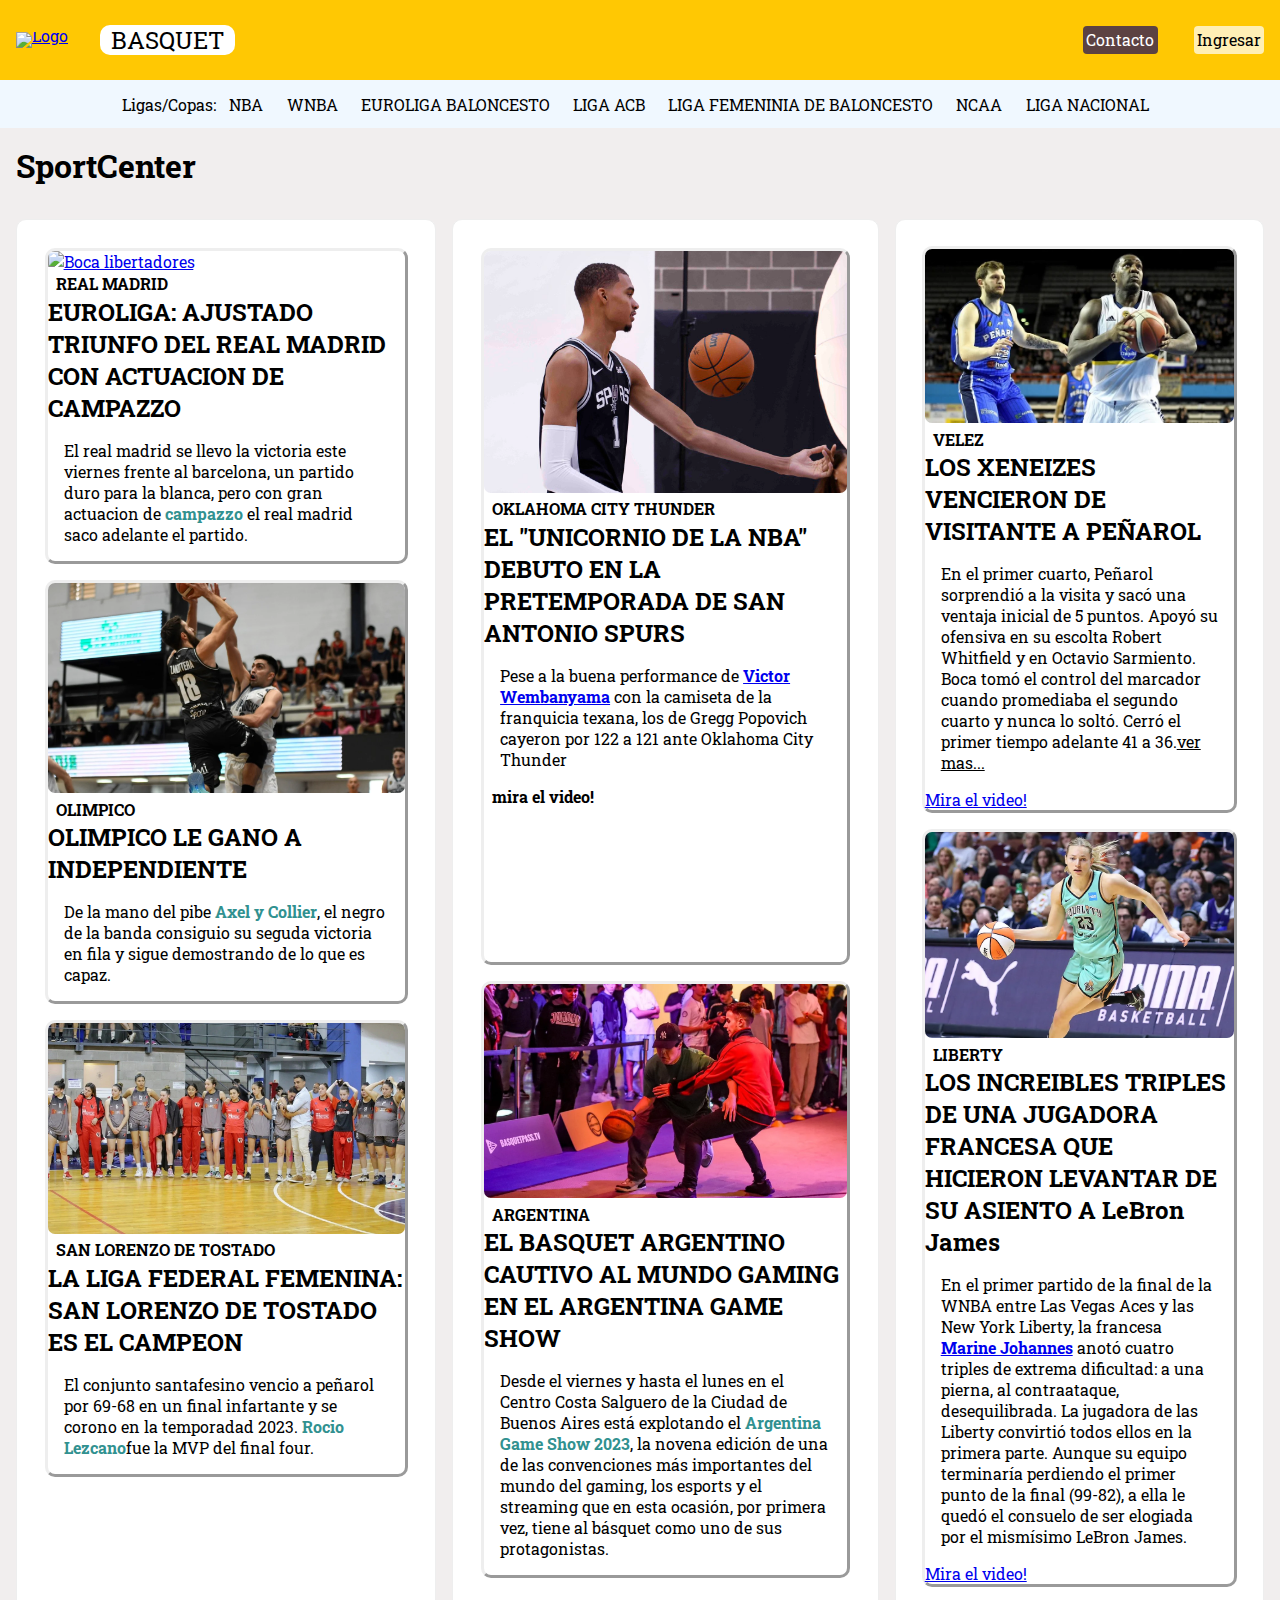
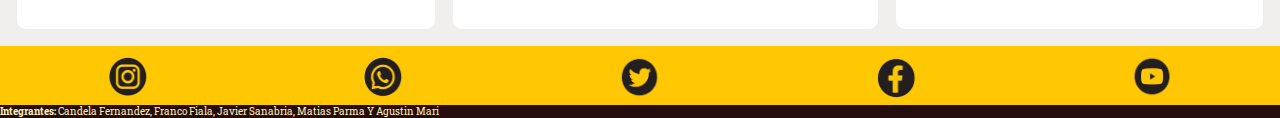
==== commit 4394013a: "arreglo en elncale contactos" ====
--- a/pages/basquet.html
+++ b/pages/basquet.html
@@ -6,7 +6,11 @@
     <meta name="viewport" content="width=device-width, initial-scale=1.0">
     <title>SportCenterBasquet</title>
     <link rel="shortcut icon" href="../Images/favicon.ico" type="image/x-icon">
-    <link rel="stylesheet" href="../styles/style.css">
+    <link rel="stylesheet" href="../styles/styles-basquet.css">
+    <link
+    rel="stylesheet"
+    href="https://cdnjs.cloudflare.com/ajax/libs/animate.css/4.1.1/animate.min.css"
+  />
 </head>
 
 <body>
@@ -17,10 +21,9 @@
                     <a href="../index.html" class="Logo"><img src="../Images/logo_deportes_nuevo-removebg-preview.png" alt="Logo"></a>
                     <p>BASQUET</p>
                 </div>
-                <div>
-                    <a href="" id="contacto">Contacto</a>
-                    <a href="ingresar.html" class="ingresar">Ingresar</a>
-                    
+                <div class="contacto_ingresar">
+                    <a href="../pages/contactos.html" id="contacto">Contacto</a>
+                    <a href="" class="ingresar">Ingresar</a>
                 </div>
             </div>
             <div class="deportes">
@@ -36,6 +39,9 @@
                 </div>
             </div>
     </header>    
+    <div class="tituloPag">
+        <h1>SportCenter</h1>
+    </div>
     <section class="noticias_deportes">
         <div class="contenedor1">
             <div class="ContenedorFutbol">
@@ -49,7 +55,7 @@
                         <p>REAL MADRID</p>
                     </div>
                     <div id="informacion">
-                        <h1>EUROLIGA: AJUSTADO TRIUNFO DEL REAL MADRID CON ACTUACION DE CAMPAZZO</h1>
+                        <h2>EUROLIGA: AJUSTADO TRIUNFO DEL REAL MADRID CON ACTUACION DE CAMPAZZO</h2>
                         <p>El real madrid se llevo la victoria este viernes frente al barcelona, un partido duro para la blanca, pero con gran actuacion de <b><span>campazzo</span></b> el real madrid saco adelante el partido.</p>
                     </div>
                 </div>
@@ -63,7 +69,7 @@
                         <p>OLIMPICO</p>
                     </div>
                     <div id="informacion">
-                        <h1>OLIMPICO LE GANO A INDEPENDIENTE</h1>
+                        <h2>OLIMPICO LE GANO A INDEPENDIENTE</h2>
                         <p>De la mano del pibe <b><span>Axel y Collier</span></b>, el negro de la banda consiguio su seguda victoria en fila y sigue demostrando de lo que es capaz. </p>
                     </div>
                 </div>
@@ -77,7 +83,7 @@
                         <p>SAN LORENZO DE TOSTADO</p>
                     </div>
                     <div id="informacion">
-                        <h1>LA LIGA FEDERAL FEMENINA: SAN LORENZO DE TOSTADO ES EL CAMPEON</h1>
+                        <h2>LA LIGA FEDERAL FEMENINA: SAN LORENZO DE TOSTADO ES EL CAMPEON</h2>
                         <p>El conjunto santafesino vencio a peñarol por 69-68 en un final infartante y se corono en la temporadad 2023. <b><span>Rocio Lezcano</span></b>fue la MVP del final four. </p>
                     </div>
                 </div>
@@ -93,7 +99,7 @@
                         <p>VELEZ</p>
                     </div>
                     <div id="informacion">
-                        <h1 >LOS XENEIZES VENCIERON DE VISITANTE A PEÑAROL</h1>
+                        <h2 >LOS XENEIZES VENCIERON DE VISITANTE A PEÑAROL</h2>
                         <p>En el primer cuarto, Peñarol sorprendió a la visita y sacó una ventaja inicial de 5 puntos. Apoyó su ofensiva en su escolta Robert Whitfield y en Octavio Sarmiento. Boca tomó el control del marcador cuando promediaba el segundo cuarto y nunca lo soltó. Cerró el primer tiempo adelante 41 a 36.<a href="">ver mas...</a></p>
                         <a href="https://cdn.jwplayer.com/previews/8DWtpiSG">Mira el video!</a>
                     </div>
@@ -107,7 +113,7 @@
                          <p>LIBERTY</p>
                      </div>
                      <div id="informacion">
-                          <h1 >LOS INCREIBLES TRIPLES DE UNA JUGADORA FRANCESA QUE HICIERON LEVANTAR DE SU ASIENTO A LeBron James</h1>
+                          <h2 >LOS INCREIBLES TRIPLES DE UNA JUGADORA FRANCESA QUE HICIERON LEVANTAR DE SU ASIENTO A LeBron James</h2>
                           <p>En el primer partido de la final de la WNBA entre Las Vegas Aces y las New York Liberty, la francesa <b><span><a href="https://www.instagram.com/marinej5/">Marine Johannes</a></span></b> anotó cuatro triples de extrema dificultad: a una pierna, al contraataque, desequilibrada.
                           La jugadora de las Liberty convirtió todos ellos en la primera parte. Aunque su equipo terminaría perdiendo el primer punto de la final (99-82), a ella le quedó el consuelo de ser elogiada por el mismísimo LeBron James.</p>
                           <a href="https://www.youtube.com/watch?v=wFeo-I5Vy34">Mira el video!</a>
@@ -127,7 +133,7 @@
                         <p>OKLAHOMA CITY THUNDER</p>
                     </div>
                     <div id="informacion">
-                         <h1 >EL "UNICORNIO DE LA NBA" DEBUTO EN LA PRETEMPORADA DE SAN ANTONIO SPURS</h1>
+                         <h2 >EL "UNICORNIO DE LA NBA" DEBUTO EN LA PRETEMPORADA DE SAN ANTONIO SPURS</h2>
                          <p>Pese a la buena performance de <b><span><a href="https://es.wikipedia.org/wiki/Victor_Wembanyama">Victor Wembanyama</a></span></b> con la camiseta de la franquicia texana, los de Gregg Popovich cayeron por 122 a 121 ante Oklahoma City Thunder</p>
                      </div>
                      <div class="nombre_noticia">
@@ -144,7 +150,7 @@
                      <p>ARGENTINA</p>
                  </div>
                  <div id="informacion">
-                      <h1 >EL BASQUET ARGENTINO CAUTIVO AL MUNDO GAMING EN EL ARGENTINA GAME SHOW</h1>
+                      <h2 >EL BASQUET ARGENTINO CAUTIVO AL MUNDO GAMING EN EL ARGENTINA GAME SHOW</h2>
                       <p>Desde el viernes y hasta el lunes en el Centro Costa Salguero de la Ciudad de Buenos Aires está explotando el <span><b>Argentina Game Show 2023</b></span>, la novena edición de una de las convenciones más importantes del mundo del gaming, los esports y el streaming que en esta ocasión, por primera vez, tiene al básquet como uno de sus protagonistas.</p>
                   </div>
             </div>
@@ -152,15 +158,15 @@
     </section>
     <footer>
         <div class="redes_sociales">
-              <a href=""><img src="../Images/instagram-removebg-preview.png" alt="Instagram"></a>
-             <a href=""><img src="../Images/wpp-removebg-preview.png" alt="WhatsApp"></a>
-             <a href=""><img src="../Images/twitter-removebg-preview.png" alt="Twitter"></a>
-             <a href=""><img src="../Images/facebook-removebg-preview (1).png" alt="Facebook"></a>
-             <a href=""><img src="../Images/youtube-removebg-preview.png" alt="Youtube"></a>
-         </div>
-         <div class="integrantes">
-             <p><b>Integrantes:</b> Candela Fernandez, franco fiala, JavierSanabria, Matias Parma Y Agustin Mari</p>
-         </div>
+            <a href=""><img src="../Images/instagram-removebg-preview.png" alt="Instagram"></a>
+            <a href=""><img src="../Images/wpp-removebg-preview.png" alt="WhatsApp"></a>
+            <a href=""><img src="../Images/twitter-removebg-preview.png" alt="Twitter"></a>
+            <a href=""><img src="../Images/facebook-removebg-preview (1).png" alt="Facebook"></a>
+            <a href=""><img src="../Images/youtube-removebg-preview.png" alt="Youtube"></a>
+        </div>
+        <div class="integrantes">
+            <p><b>Integrantes:</b> Candela Fernandez, Franco Fiala, Javier Sanabria, Matias Parma Y Agustin Mari</p>
+        </div>
     </footer>
 </body>
 
--- a/styles/styles-basquet.css
+++ b/styles/styles-basquet.css
@@ -0,0 +1,520 @@
+@import url('https://fonts.googleapis.com/css2?family=Mooli&family=Roboto+Slab&display=swap');
+
+*{
+    margin: 0;
+    padding: 0;
+}
+body{
+    font-family: 'Roboto Slab',Arial, Helvetica, sans-serif;
+    background-color: #f1eeee;
+}
+body a:visited, .menu a:link{
+    color: black;
+}
+.logo p{
+    font-size: 1.5rem;
+    background-color: white;
+    padding: 0.7rem;
+    border-radius: 10px;
+}
+#informacion p,h1{
+    margin: 1rem;
+}
+#informacion span{
+    color: #319190;
+}
+.noticias_deportes{
+    margin-top: 2rem;
+    background-color:#f1eeee ;
+    
+}
+.nombre_noticia p{
+    margin: 0.1rem 0 0.1rem 0.5rem;
+    font-weight: bold;
+}
+.Imagenes a img{
+    border-radius: 7px;
+}
+
+@media only screen and (max-width: 570px ) {
+    /* HEADER */
+    .cabecera{
+         display: flex;
+         margin:0;
+         background-color: #ffc803;
+         width: 100%;
+         height: 3rem;
+         justify-content: space-between;
+         align-items: center;
+    }
+    .logo{
+        display: flex;
+        margin: 1rem;
+        line-height: 0.5rem;
+        justify-content: space-between;
+        align-items: center;
+        gap: 2rem;
+    }
+    .logo p{
+         font-size: 1.5rem;
+         background-color: white;
+         padding: 0.7rem;
+         border-radius: 10px;
+    }
+    .logo img{
+        height:3rem;
+        width: auto;
+    }
+    .ingresar , #contacto{
+        margin: 1rem;
+        background-color:#ffefb5 ;
+        border-radius: 4px ;
+        padding: 0.2rem;
+        text-decoration: none;
+    }
+    .deportes{  
+        background-color: aliceblue;
+        height: 3rem;
+        align-items: center;
+        overflow: scroll;
+    }
+    .menu{
+        white-space: nowrap;
+       
+    }
+    .menu a{
+        display: inline-block;
+        margin: 0.6rem;
+        text-decoration: none;
+        padding: 1%;
+        
+    }
+    .menu a:visited, .menu a:link{
+    color: black!important;
+ 
+    }
+    .menu p{
+        display: inline;
+    }
+    #contacto{
+        color: white;
+        background-color: rgb(92, 66, 66);
+    }
+    /*HEADER*/
+    .futbol_1{
+        border-radius: 10px;
+        border-style: outset;
+        border-width: 3px;
+        margin-bottom: 1rem; 
+    }
+    .noticias_deportes{
+        display: flex;
+        width: 100%;
+        height: auto;
+        justify-content: space-between;
+        flex-wrap: wrap; 
+    }
+    .contenedor1{
+        display: flex;
+        background-color: white;
+        margin: 0% 3% 3% 3%;
+        align-items: center;
+        border-radius: 10px;
+        border-width: 1px;
+        border-style: ridge;
+       
+    }
+    .contenedor2{
+        display: flex;
+        background-color: white;
+        margin: 0% 3% 3% 3%;
+        align-items: center;
+        border-radius: 10px;
+        border-width: 1px;
+        border-style: ridge;
+    }
+    .contenedor3{
+        display: flex;
+        background-color: white;
+        margin: 0% 3% 3% 3%;
+        align-items: center;
+        border-radius: 10px;
+        border-width: 1px;
+        border-style: ridge;
+    }
+    .ContenedorFutbol{
+        background-color: white;
+        width: 100%;
+        height: auto;
+        margin: 3%;
+        border-radius: 10px;
+        
+    }
+    .ContenedorBasquet{
+        background-color: white;
+        width: 100%;
+        height: auto;
+        margin: 3%;
+        border-radius: 10px;
+       
+    }
+    .ContenedorRugby{
+        background-color: white;
+        width: 100%;
+        height: auto;
+        margin: 3%;
+        border-radius: 10px;   
+    }
+    .ContenedorFutbol div a img{
+        width: 100%;
+        height: auto;
+    }
+    .ContenedorBasquet div a img{
+        width: 100%;
+        height: auto;
+    }
+    .ContenedorRugby div a img{
+        width: 100%;
+        height: auto;
+    }
+    
+    /* SECTION */
+    /* FOOTER */
+footer{
+    background-color:rgb(38, 13, 13) ;   
+    }
+    .redes_sociales{
+        display: flex;
+        background-color: #ffc803;
+        align-items: center center;
+        justify-content: space-around;
+    }
+    footer img{
+         width: 2.8rem; 
+         margin-top: 20%;
+    }
+    .integrantes{
+        color: #ffefb5;
+        font-size: 10px;
+    }
+    /* FOOTER */
+}
+@media (min-width: 571px ) and (max-width: 1045px ) {
+    /*HEADER*/
+    .cabecera{
+        display: flex;
+        margin:0;
+        background-color: #ffc803;
+        width: 100%;
+        height: 4rem;
+        justify-content: space-between;
+        align-items: center;
+   }
+   .logo{
+       display: flex;
+       margin: 1rem;
+       line-height: 0.5rem;
+       justify-content: space-between;
+       align-items: center;
+       gap: 2rem;
+   }
+   .logo img{
+       height:4rem;
+       width: auto;
+   }
+   .ingresar , #contacto{
+    margin: 1rem;
+    background-color:#ffefb5 ;
+    border-radius: 4px ;
+    padding: 0.2rem;
+    text-decoration: none;
+    }
+   .deportes{
+       background-color: aliceblue;
+       height: 3rem;
+       align-items: center;
+       font-size: 120%;
+       overflow: scroll;
+   }
+   .menu a {
+    display: inline-block;
+    margin: 0.6rem;
+    text-decoration: none;
+    border-right: 1px solid #beb6b6;
+    
+    
+}
+.menu a:visited, .menu a:link{
+    color: black;
+    
+    }
+.menu p{
+    display: inline;
+}
+.menu{
+    white-space: nowrap;
+   
+}
+#contacto{
+    color: white;
+    background-color: rgb(92, 66, 66);
+}
+/*HEADER*/
+/*SECTION*/
+.futbol_1{
+    border-radius: 10px;
+    border-style: outset;
+    border-width: 3px;
+    margin-bottom: 1rem; 
+}
+.noticias_deportes{
+    display: grid;
+    grid-template-areas:
+    'futbol rugby' 
+    'futbol rugby'
+    'basquet basquet';
+    gap: 1rem;
+    padding-top: 0!important;
+    padding: 1rem;
+
+}
+.ContenedorFutbol{
+    background-color: white;
+    width: 100%;
+    height: auto;
+    margin: 3%;
+    border-radius: 10px;
+}
+.ContenedorBasquet{
+    background-color: white;
+    width: 100%;
+    height: auto;
+    margin: 3%;
+    border-radius: 10px;
+}
+.ContenedorRugby{
+    background-color: white;
+    width: 100%;
+    height: auto;
+    margin: 3%;
+    border-radius: 10px;
+}
+.contenedor1{
+    display: flex;
+    grid-area: futbol;
+    background-color: white;
+    padding: 1rem;
+    border-radius: 10px;
+    border-width: 1px;
+    border-style: ridge;
+}
+.contenedor2{
+    display: flex;
+    background-color: white;
+    grid-area: rugby;
+    padding: 1rem;
+    border-radius: 10px;
+    border-width: 1px;
+    border-style: ridge;
+}
+.contenedor3{
+    display: flex;
+    background-color: white;
+    grid-area: basquet;
+    padding: 1rem;
+    border-radius: 10px;
+    border-width: 1px;
+    border-style: ridge;
+}
+.ContenedorFutbol div a img{
+    width: 100%;
+    height: auto;
+}
+.ContenedorBasquet div a img{
+    width: 100%;
+    height: auto;
+}
+.ContenedorRugby div a img{
+    width: 100%;
+    height: auto;
+}
+/*SECTION*/
+/* FOOTER */
+footer{
+    background-color:rgb(38, 13, 13) ;   
+    }
+    .redes_sociales{
+        display: flex;
+        background-color: #ffc803;
+        align-items: center center;
+        justify-content: space-around;
+    }
+    footer img{
+         width: 2.8rem; 
+         margin-top: 20%;
+    }
+    .integrantes{
+        color: #ffefb5;
+        font-size: 10px;
+    }
+    /* FOOTER */
+}
+@media (min-width: 1046px ) {
+    /* HEADER */
+    .cabecera{
+        display: flex;
+        margin:1;
+        background-color: #ffc803;
+        width: 100%;
+        height: 5rem;
+        justify-content: space-between;
+        align-items: center;
+    }
+    .logo{
+       display: flex;
+       margin: 1rem;
+       line-height: 0.5rem;
+       justify-content: space-between;
+       align-items: center;
+       gap: 2rem;
+    }
+    .logo p{
+        font-size: 1.5rem;
+        background-color: white;
+        padding: 0.7rem;
+        border-radius: 10px;
+    }
+    .logo img{
+       height:5.5rem;
+       width: auto;
+    }
+    .ingresar , #contacto{
+        margin: 1rem;
+        background-color:#ffefb5 ;
+        border-radius: 4px ;
+        padding: 0.2rem;
+        text-decoration: none;
+    }
+    .deportes{
+       display: flex;
+       justify-content: space-around;
+       background-color: aliceblue;
+       height: 3rem;
+       align-items: center;    
+    }
+    .menu a{
+    
+       margin: 0.6rem;
+       text-decoration: none;    
+    }
+    .menu a:visited, .menu a:link{
+        color: black;
+        
+        }
+    .menu p{
+        display: inline;
+    }
+    #contacto{
+        color: white;
+        background-color: rgb(92, 66, 66);
+    }
+    /* HEADER */
+    /* SECTION*/
+    .futbol_1{
+        border-radius: 10px;
+        border-style: outset;
+        border-width: 3px;
+        margin-bottom: 1rem; 
+    }
+.noticias_deportes{
+    display: grid;
+    grid-template-areas:
+    'futbol rugby basquet' 
+    'futbol rugby basquet'
+    'futbol rugby basquet';
+    gap: 1rem;
+    padding-top: 0!important;
+    padding: 1rem;
+
+}
+.ContenedorFutbol{
+    background-color: white;
+    width: 100%;
+    height: auto;
+    margin: 3%;
+    border-radius: 10px;
+}
+.ContenedorBasquet{
+    background-color: white;
+    width: 100%;
+    height: auto;
+    margin: 3%;
+    border-radius: 10px;
+}
+.ContenedorRugby{
+    background-color: white;
+    width: 100%;
+    height: auto;
+    margin: 3%;
+    border-radius: 10px;
+}
+.contenedor1{
+    display: flex;
+    grid-area: futbol;
+    background-color: white;
+    padding: 1rem;
+    border-radius: 10px;
+    border-width: 1px;
+    border-style: ridge;
+}
+.contenedor2{
+    display: flex;
+    background-color: white;
+    grid-area: basquet;
+    padding: 1rem;
+    border-radius: 10px;
+    border-width: 1px;
+    border-style: ridge;
+}
+.contenedor3{
+    display: flex;
+    background-color: white;
+    grid-area: rugby;
+    padding: 1rem;
+    border-radius: 10px;
+    border-width: 1px;
+    border-style: ridge;
+}
+.ContenedorFutbol div a img{
+    width: 100%;
+    height: auto;
+}
+.ContenedorBasquet div a img{
+    width: 100%;
+    height: auto;
+}
+.ContenedorRugby div a img{
+    width: 100%;
+    height: auto;
+}
+/* SECTION*/
+/* FOOTER */
+footer{
+    background-color:rgb(38, 13, 13) ;   
+    }
+    .redes_sociales{
+        display: flex;
+        background-color: #ffc803;
+        align-items: center center;
+        justify-content: space-around;
+    }
+    footer img{
+         width: 2.8rem; 
+         margin-top: 20%;
+    }
+    .integrantes{
+        color: #ffefb5;
+        font-size: 10px;
+    }
+/* FOOTER */
+}   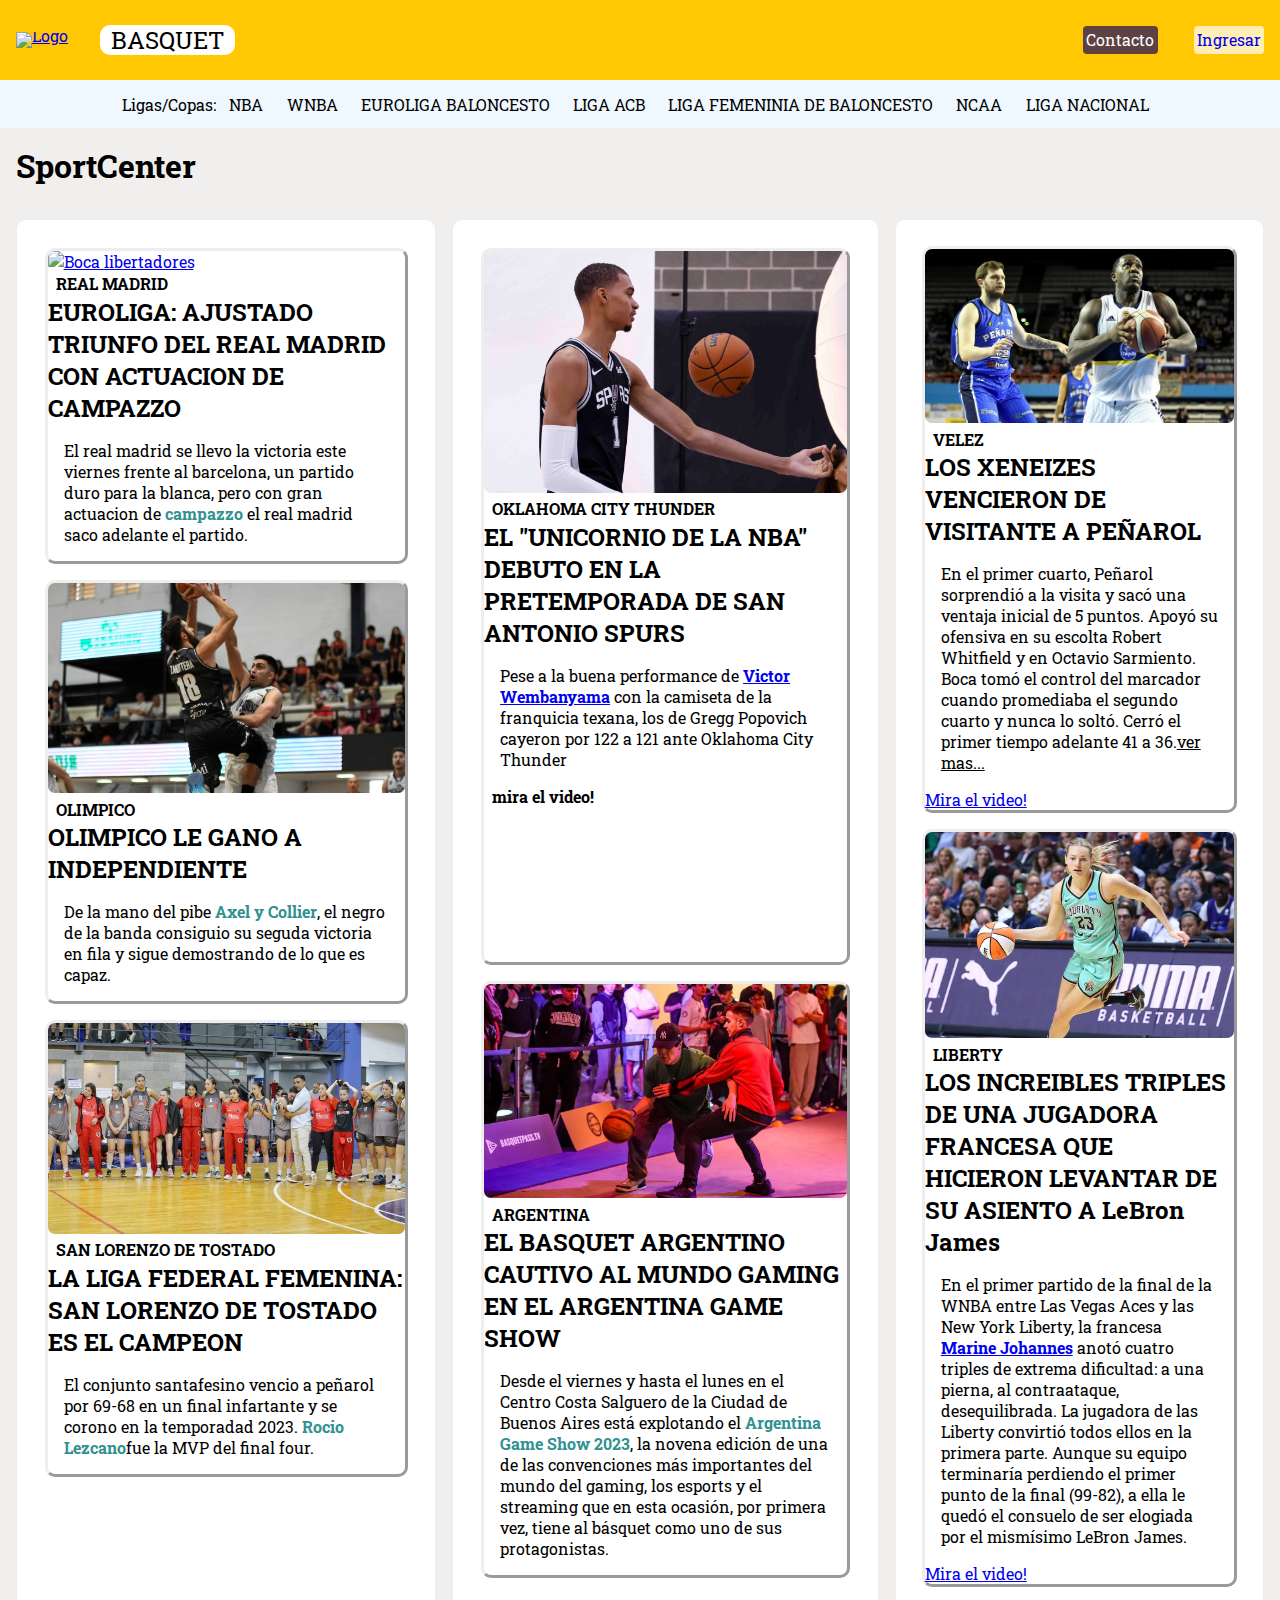
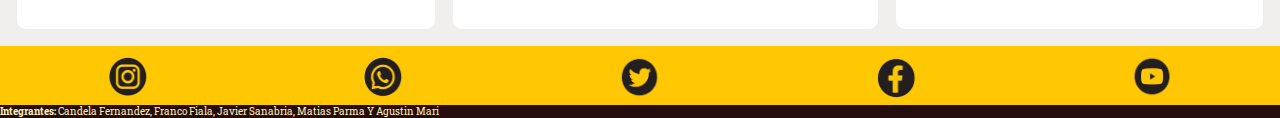
==== commit ca23433d: "cambios en enlaces" ====
--- a/pages/basquet.html
+++ b/pages/basquet.html
@@ -23,7 +23,7 @@
                 </div>
                 <div class="contacto_ingresar">
                     <a href="../pages/contactos.html" id="contacto">Contacto</a>
-                    <a href="" class="ingresar">Ingresar</a>
+                    <a href="ingresar.html" class="ingresar">Ingresar</a>
                 </div>
             </div>
             <div class="deportes">
